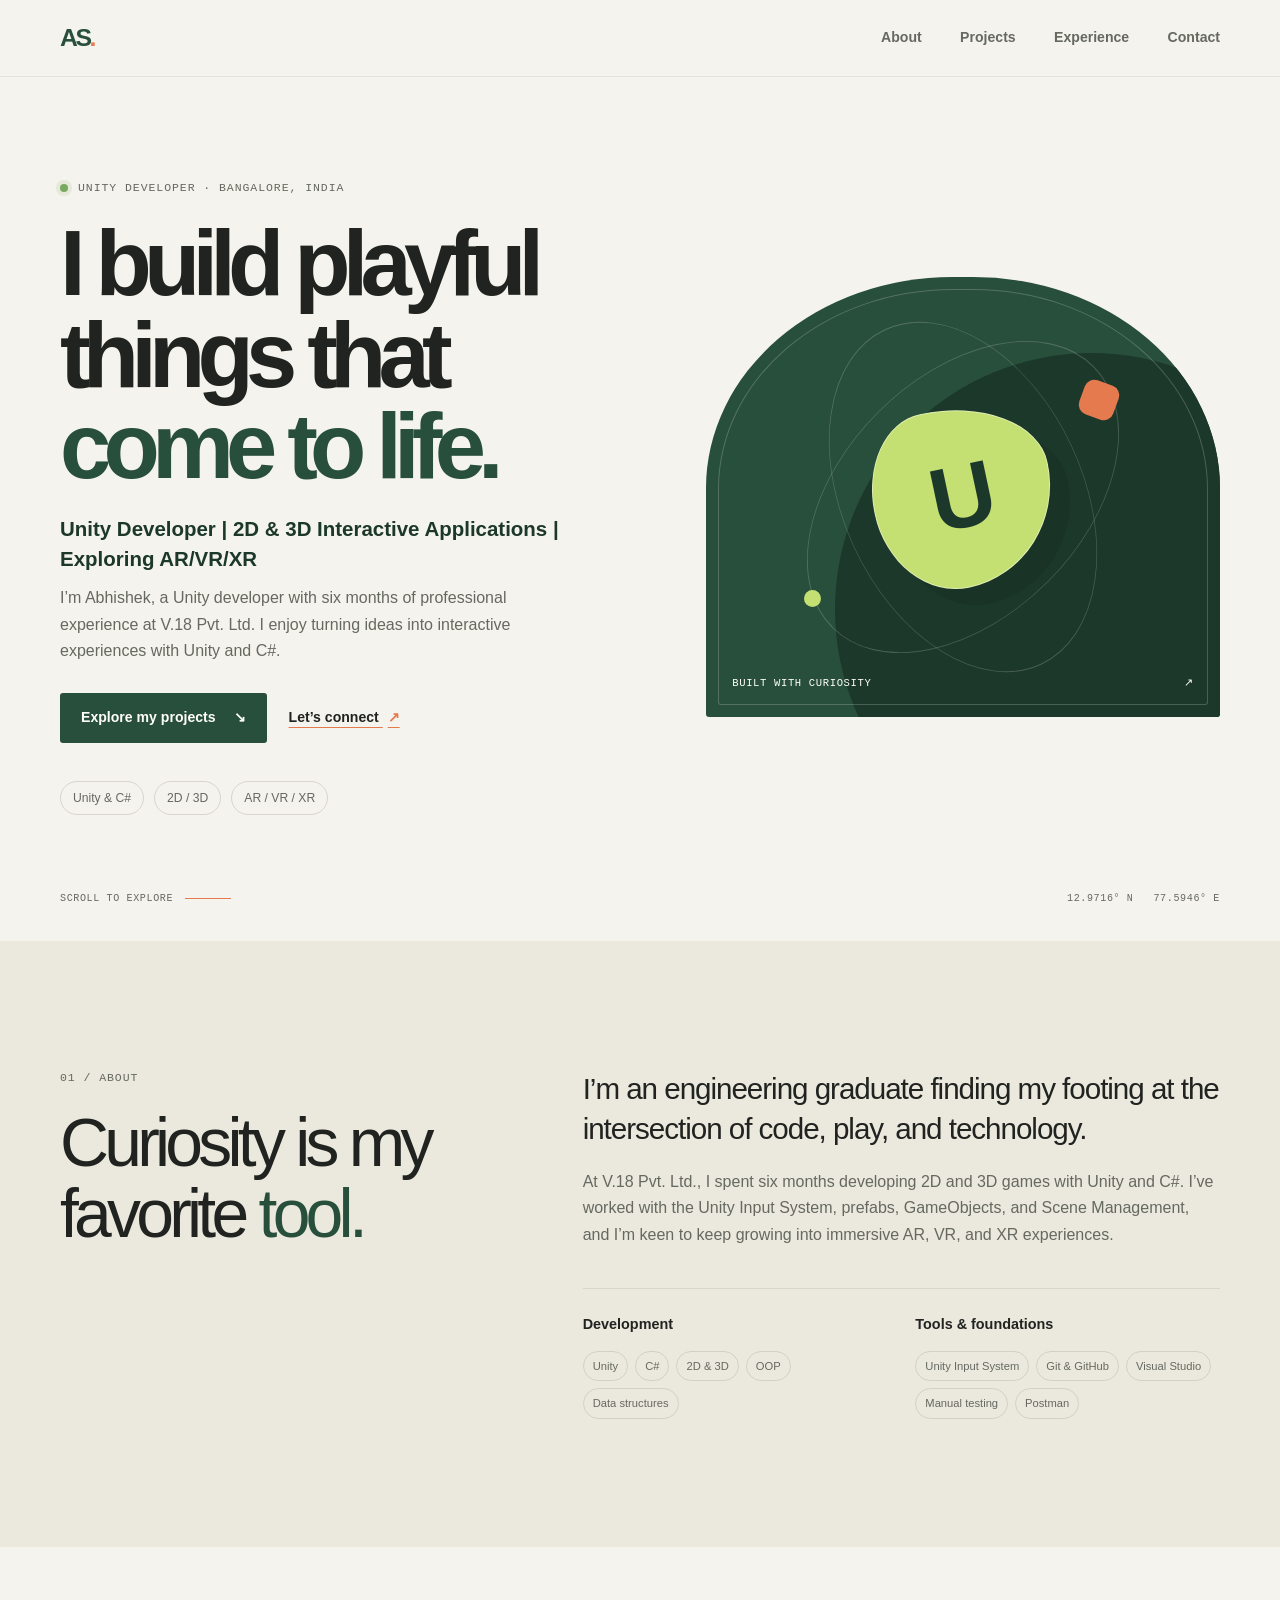
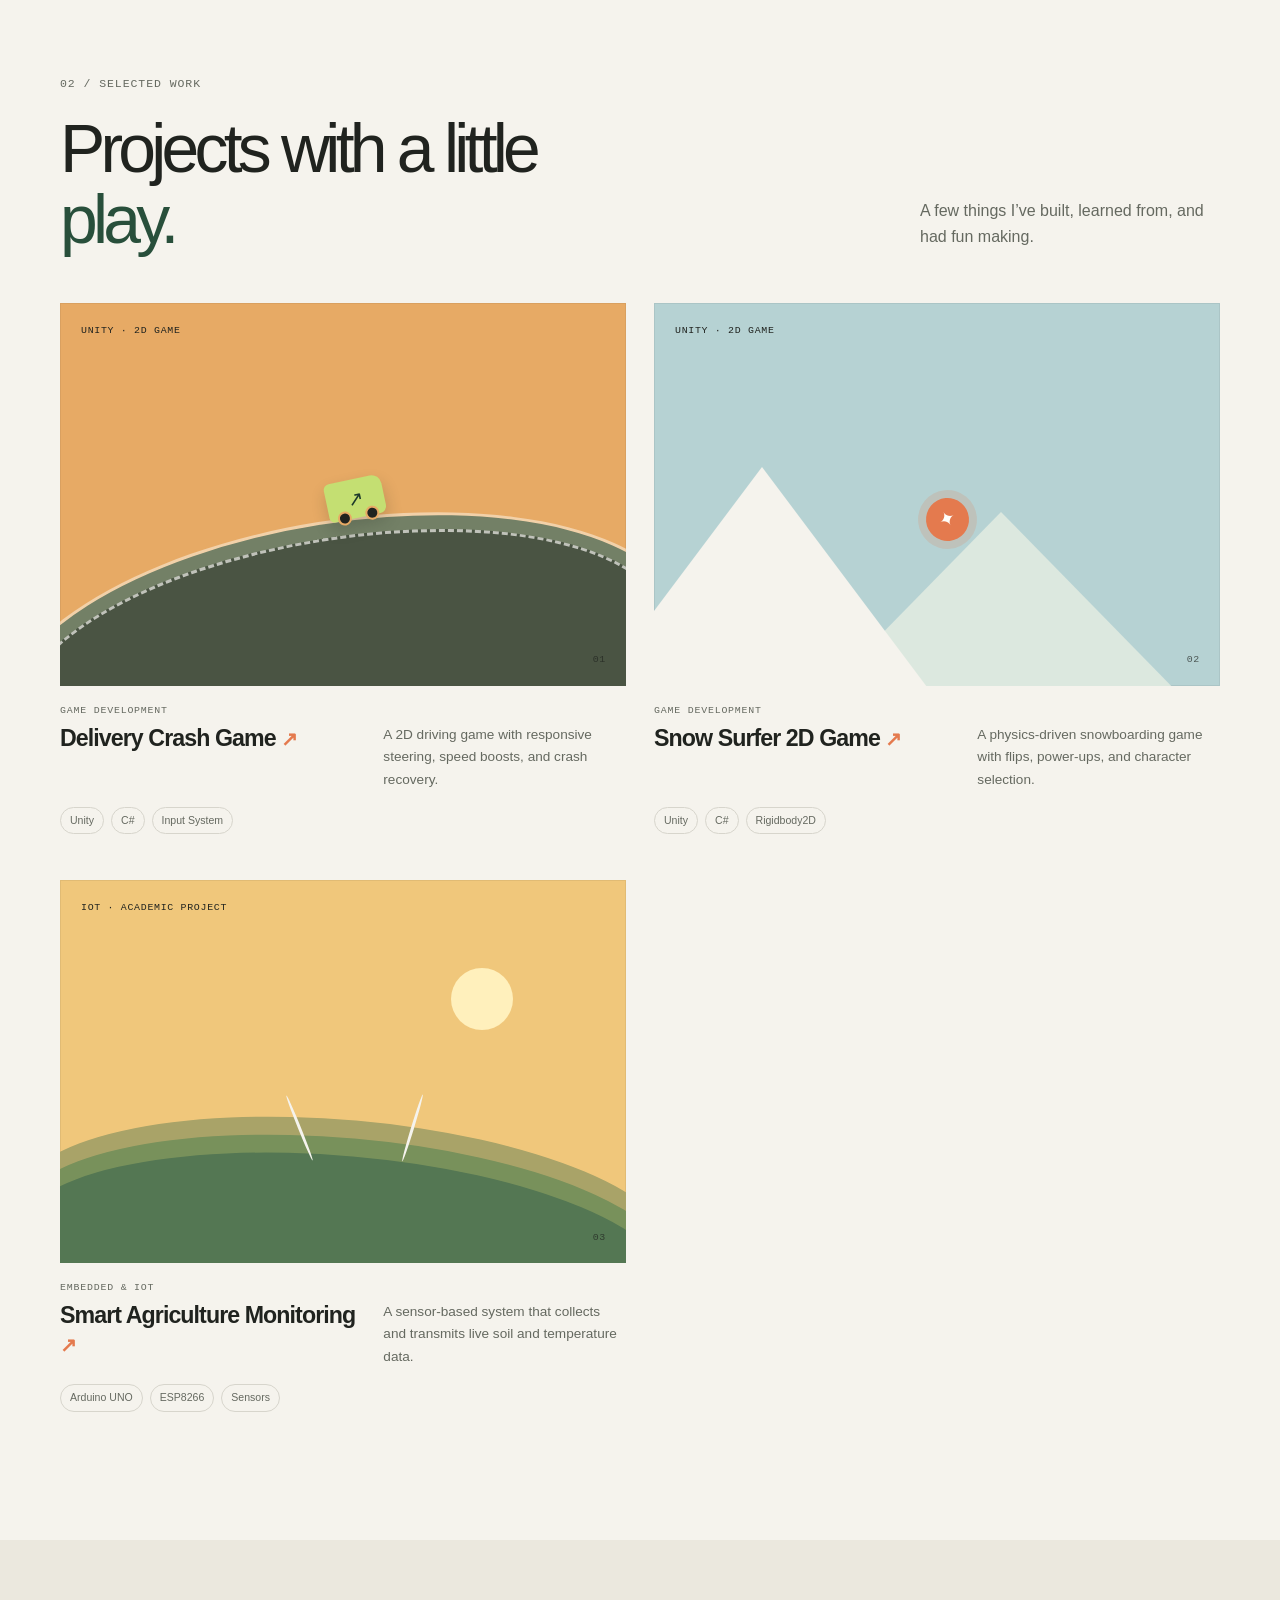
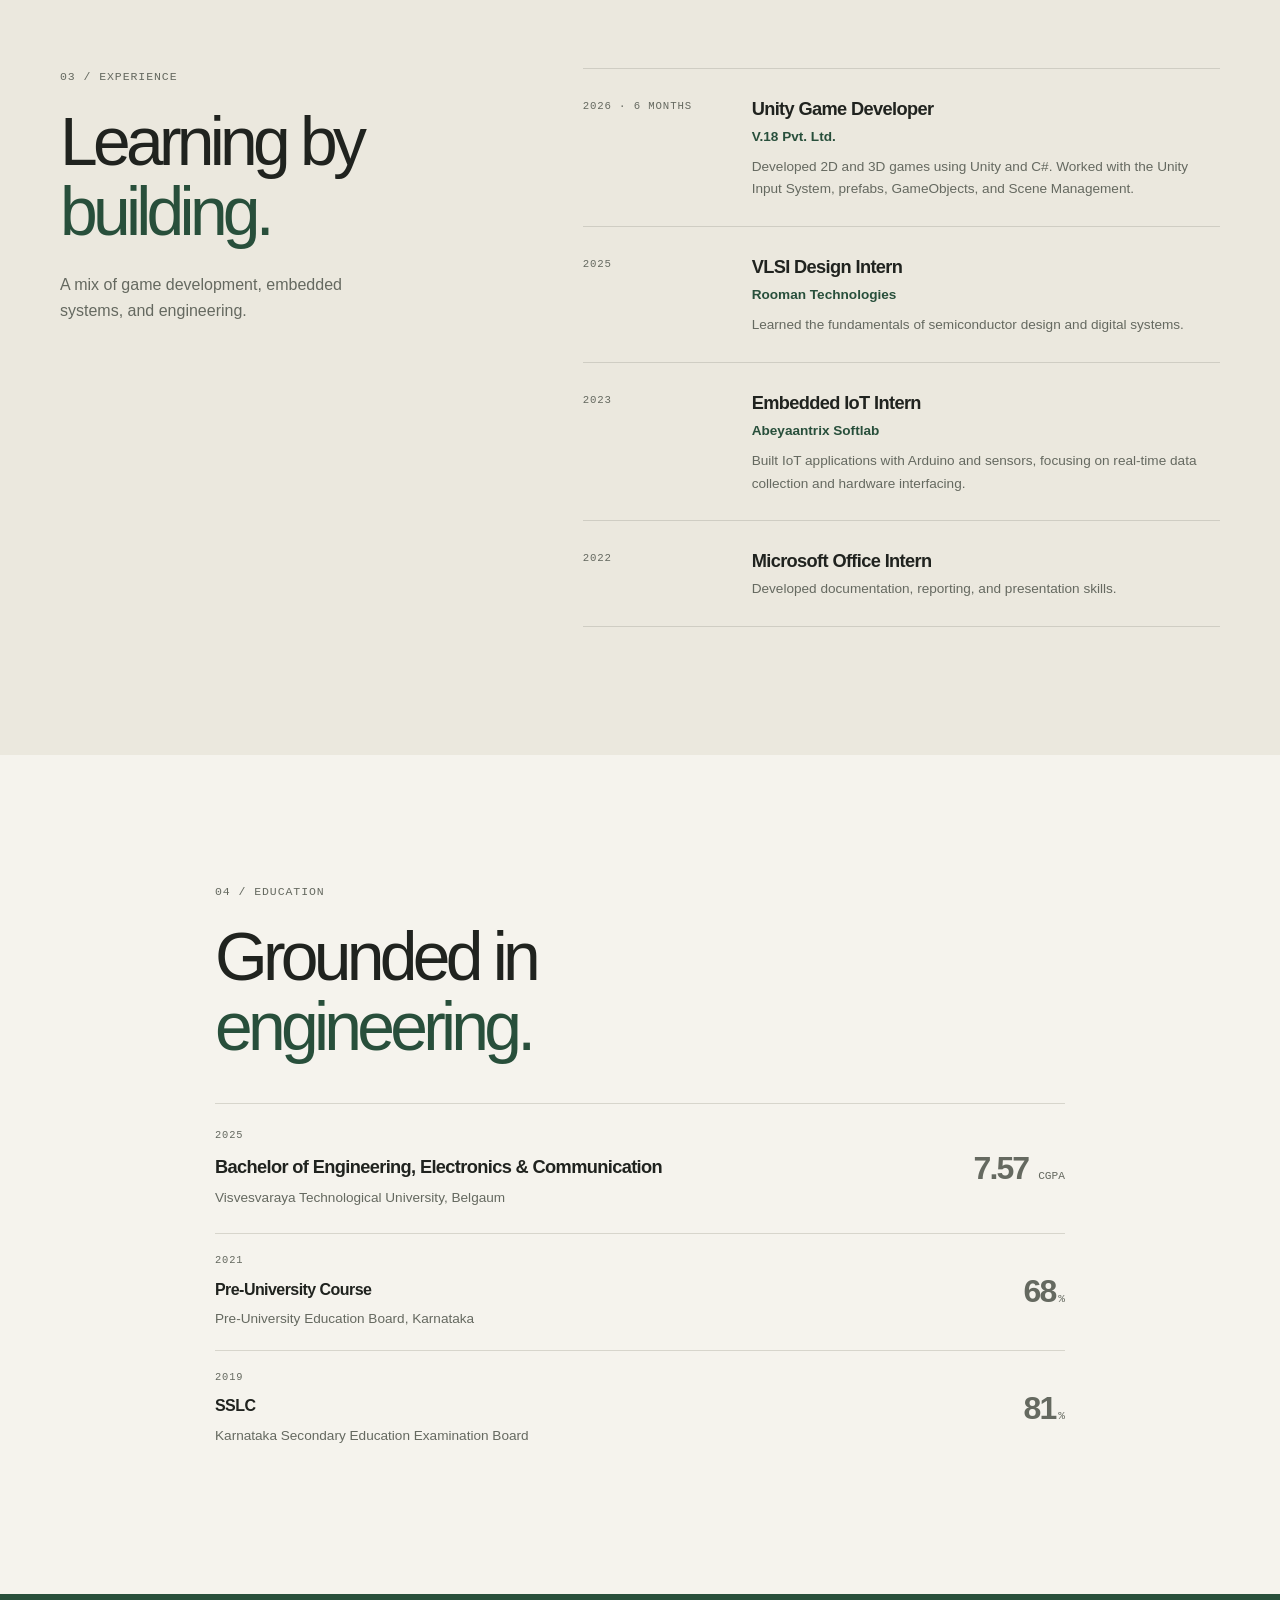
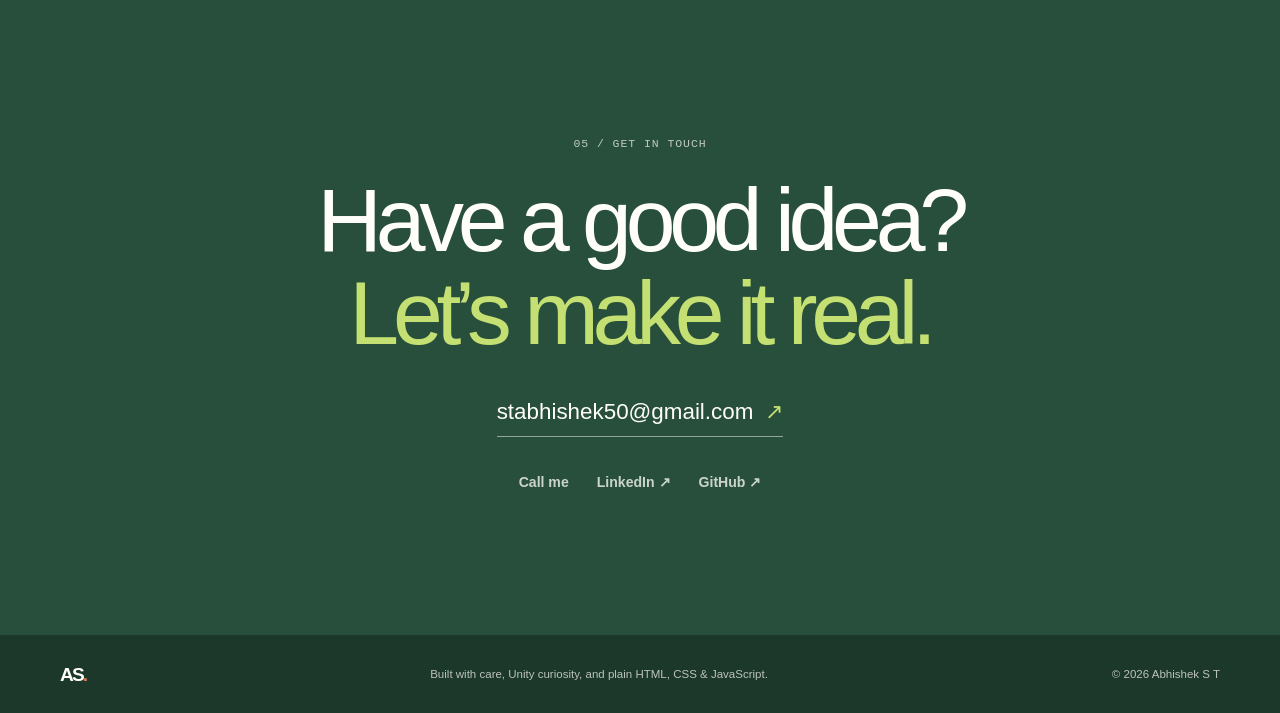
==== index.html @ 55c1bf68 "Portfolio created" ====
<!doctype html>
<html lang="en" class="no-js">
  <head>
    <meta charset="utf-8">
    <meta name="viewport" content="width=device-width, initial-scale=1">
    <meta name="theme-color" content="#f5f3ed">
    <meta
      name="description"
      content="Abhishek S T is a Unity developer building 2D and 3D interactive applications and exploring AR, VR, and XR."
    >
    <title>Abhishek S T — Unity Developer</title>
    <link rel="stylesheet" href="css/style.css">
    <script src="js/script.js" defer></script>
  </head>
  <body>
    <a class="skip-link" href="#main">Skip to content</a>

    <header class="site-header">
      <div class="container header-inner">
        <a class="wordmark" href="#home" aria-label="Abhishek S T, home">AS<span>.</span></a>
        <button
          class="menu-toggle"
          type="button"
          aria-expanded="false"
          aria-controls="primary-navigation"
        >
          <span class="menu-toggle-label">Menu</span>
          <span class="menu-toggle-icon" aria-hidden="true"></span>
        </button>
        <nav class="site-nav" id="primary-navigation" aria-label="Main navigation">
          <a href="#about">About</a>
          <a href="#projects">Projects</a>
          <a href="#experience">Experience</a>
          <a href="#contact">Contact</a>
        </nav>
      </div>
    </header>

    <main id="main">
      <section class="hero section" id="home" aria-labelledby="hero-title">
        <div class="container hero-grid">
          <div class="hero-copy">
            <p class="eyebrow"><span class="status-dot"></span> Unity developer · Bangalore, India</p>
            <h1 id="hero-title">I build playful things that <span>come to life.</span></h1>
            <p class="hero-intro">
              Unity Developer | 2D &amp; 3D Interactive Applications | Exploring AR/VR/XR
            </p>
            <p class="hero-description">
              I’m Abhishek, a Unity developer with six months of professional experience at V.18 Pvt. Ltd.
              I enjoy turning ideas into interactive experiences with Unity and C#.
            </p>
            <div class="hero-actions">
              <a class="button button-primary" href="#projects">Explore my projects <span aria-hidden="true">↘</span></a>
              <a class="text-link" href="#contact">Let’s connect <span aria-hidden="true">↗</span></a>
            </div>
            <ul class="hero-meta" aria-label="Areas of interest">
              <li>Unity &amp; C#</li>
              <li>2D / 3D</li>
              <li>AR / VR / XR</li>
            </ul>
          </div>

          <div class="hero-art" aria-hidden="true">
            <div class="orbit orbit-one"></div>
            <div class="orbit orbit-two"></div>
            <div class="hero-shape shape-main"><span>U</span></div>
            <div class="hero-shape shape-small"></div>
            <div class="hero-shape shape-dot"></div>
            <div class="art-caption"><span>Built with curiosity</span><span>↗</span></div>
            <div class="art-index">01 — 04</div>
          </div>
        </div>
        <div class="hero-bottom container">
          <span>Scroll to explore</span>
          <span class="scroll-line" aria-hidden="true"></span>
          <span class="hero-location">12.9716° N &nbsp; 77.5946° E</span>
        </div>
      </section>

      <section class="section about-section" id="about" aria-labelledby="about-title">
        <div class="container section-grid">
          <div class="section-heading">
            <p class="eyebrow">01 / About</p>
            <h2 id="about-title">Curiosity is my favorite <span>tool.</span></h2>
          </div>
          <div class="about-content">
            <p class="lead">
              I’m an engineering graduate finding my footing at the intersection of code, play, and technology.
            </p>
            <p>
              At V.18 Pvt. Ltd., I spent six months developing 2D and 3D games with Unity and C#.
              I’ve worked with the Unity Input System, prefabs, GameObjects, and Scene Management,
              and I’m keen to keep growing into immersive AR, VR, and XR experiences.
            </p>
            <div class="skill-groups">
              <div class="skill-group">
                <h3>Development</h3>
                <ul class="tag-list">
                  <li>Unity</li><li>C#</li><li>2D &amp; 3D</li><li>OOP</li><li>Data structures</li>
                </ul>
              </div>
              <div class="skill-group">
                <h3>Tools &amp; foundations</h3>
                <ul class="tag-list">
                  <li>Unity Input System</li><li>Git &amp; GitHub</li><li>Visual Studio</li>
                  <li>Manual testing</li><li>Postman</li>
                </ul>
              </div>
            </div>
          </div>
        </div>
      </section>

      <section class="section projects-section" id="projects" aria-labelledby="projects-title">
        <div class="container">
          <div class="section-topline">
            <div class="section-heading">
              <p class="eyebrow">02 / Selected work</p>
              <h2 id="projects-title">Projects with a little <span>play.</span></h2>
            </div>
            <p class="section-note">A few things I’ve built, learned from, and had fun making.</p>
          </div>

          <div class="project-grid">
            <article class="project-card">
              <a class="project-visual art-delivery" href="projects/delivery-crash.html" aria-label="Read the Delivery Crash Game case study">
                <span class="visual-label">UNITY · 2D GAME</span>
                <span class="delivery-road" aria-hidden="true"></span>
                <span class="delivery-van" aria-hidden="true">↗</span>
                <span class="visual-number" aria-hidden="true">01</span>
              </a>
              <div class="project-info">
                <div>
                  <p class="project-type">Game development</p>
                  <h3><a href="projects/delivery-crash.html">Delivery Crash Game <span aria-hidden="true">↗</span></a></h3>
                </div>
                <p>A 2D driving game with responsive steering, speed boosts, and crash recovery.</p>
                <ul class="project-tags" aria-label="Technologies used">
                  <li>Unity</li><li>C#</li><li>Input System</li>
                </ul>
              </div>
            </article>

            <article class="project-card">
              <a class="project-visual art-snow" href="projects/snow-surfer.html" aria-label="Read the Snow Surfer 2D Game case study">
                <span class="visual-label">UNITY · 2D GAME</span>
                <span class="snow-mountain mountain-back" aria-hidden="true"></span>
                <span class="snow-mountain mountain-front" aria-hidden="true"></span>
                <span class="snow-surfer" aria-hidden="true">✦</span>
                <span class="visual-number" aria-hidden="true">02</span>
              </a>
              <div class="project-info">
                <div>
                  <p class="project-type">Game development</p>
                  <h3><a href="projects/snow-surfer.html">Snow Surfer 2D Game <span aria-hidden="true">↗</span></a></h3>
                </div>
                <p>A physics-driven snowboarding game with flips, power-ups, and character selection.</p>
                <ul class="project-tags" aria-label="Technologies used">
                  <li>Unity</li><li>C#</li><li>Rigidbody2D</li>
                </ul>
              </div>
            </article>

            <article class="project-card">
              <a class="project-visual art-agriculture" href="projects/smart-agriculture.html" aria-label="Read the Smart Agriculture Monitoring System case study">
                <span class="visual-label">IOT · ACADEMIC PROJECT</span>
                <span class="agri-sun" aria-hidden="true"></span>
                <span class="agri-field" aria-hidden="true"></span>
                <span class="agri-stem stem-one" aria-hidden="true"></span>
                <span class="agri-stem stem-two" aria-hidden="true"></span>
                <span class="visual-number" aria-hidden="true">03</span>
              </a>
              <div class="project-info">
                <div>
                  <p class="project-type">Embedded &amp; IoT</p>
                  <h3><a href="projects/smart-agriculture.html">Smart Agriculture Monitoring <span aria-hidden="true">↗</span></a></h3>
                </div>
                <p>A sensor-based system that collects and transmits live soil and temperature data.</p>
                <ul class="project-tags" aria-label="Technologies used">
                  <li>Arduino UNO</li><li>ESP8266</li><li>Sensors</li>
                </ul>
              </div>
            </article>
          </div>
        </div>
      </section>

      <section class="section experience-section" id="experience" aria-labelledby="experience-title">
        <div class="container section-grid">
          <div class="section-heading">
            <p class="eyebrow">03 / Experience</p>
            <h2 id="experience-title">Learning by <span>building.</span></h2>
            <p class="section-note">A mix of game development, embedded systems, and engineering.</p>
          </div>
          <div class="timeline">
            <article class="timeline-item featured">
              <div class="timeline-date">2026 · 6 months</div>
              <div class="timeline-body">
                <h3>Unity Game Developer</h3>
                <p class="timeline-org">V.18 Pvt. Ltd.</p>
                <p>Developed 2D and 3D games using Unity and C#. Worked with the Unity Input System, prefabs, GameObjects, and Scene Management.</p>
              </div>
            </article>
            <article class="timeline-item">
              <div class="timeline-date">2025</div>
              <div class="timeline-body">
                <h3>VLSI Design Intern</h3>
                <p class="timeline-org">Rooman Technologies</p>
                <p>Learned the fundamentals of semiconductor design and digital systems.</p>
              </div>
            </article>
            <article class="timeline-item">
              <div class="timeline-date">2023</div>
              <div class="timeline-body">
                <h3>Embedded IoT Intern</h3>
                <p class="timeline-org">Abeyaantrix Softlab</p>
                <p>Built IoT applications with Arduino and sensors, focusing on real-time data collection and hardware interfacing.</p>
              </div>
            </article>
            <article class="timeline-item">
              <div class="timeline-date">2022</div>
              <div class="timeline-body">
                <h3>Microsoft Office Intern</h3>
                <p>Developed documentation, reporting, and presentation skills.</p>
              </div>
            </article>
          </div>
        </div>
      </section>

      <section class="section education-section" id="education" aria-labelledby="education-title">
        <div class="container education-inner">
          <div class="section-heading">
            <p class="eyebrow">04 / Education</p>
            <h2 id="education-title">Grounded in <span>engineering.</span></h2>
          </div>
          <div class="education-card">
            <div>
              <p class="education-year">2025</p>
              <h3>Bachelor of Engineering, Electronics &amp; Communication</h3>
              <p>Visvesvaraya Technological University, Belgaum</p>
            </div>
            <p class="education-score">7.57 <span>CGPA</span></p>
          </div>
          <div class="education-card education-card-compact">
            <div>
              <p class="education-year">2021</p>
              <h3>Pre-University Course</h3>
              <p>Pre-University Education Board, Karnataka</p>
            </div>
            <p class="education-score">68<span>%</span></p>
          </div>
          <div class="education-card education-card-compact">
            <div>
              <p class="education-year">2019</p>
              <h3>SSLC</h3>
              <p>Karnataka Secondary Education Examination Board</p>
            </div>
            <p class="education-score">81<span>%</span></p>
          </div>
        </div>
      </section>

      <section class="section contact-section" id="contact" aria-labelledby="contact-title">
        <div class="container contact-inner">
          <p class="eyebrow">05 / Get in touch</p>
          <h2 id="contact-title">Have a good idea?<br><span>Let’s make it real.</span></h2>
          <a class="contact-email" href="mailto:stabhishek50@gmail.com">stabhishek50@gmail.com <span aria-hidden="true">↗</span></a>
          <div class="contact-links">
            <a href="tel:+918150053103">Call me</a>
            <a href="https://www.linkedin.com/in/abhishek-st-643b62313" target="_blank" rel="noopener noreferrer">LinkedIn <span class="visually-hidden">(opens in a new tab)</span> ↗</a>
            <a href="https://github.com/Abhishekst3105" target="_blank" rel="noopener noreferrer">GitHub <span class="visually-hidden">(opens in a new tab)</span> ↗</a>
          </div>
        </div>
      </section>
    </main>

    <footer class="site-footer">
      <div class="container footer-inner">
        <a class="wordmark footer-wordmark" href="#home" aria-label="Back to top">AS<span>.</span></a>
        <p>Built with care, Unity curiosity, and plain HTML, CSS &amp; JavaScript.</p>
        <p>© <span id="current-year">2026</span> Abhishek S T</p>
      </div>
    </footer>
  </body>
</html>
---- css/style.css ----
:root {
  color-scheme: light;
  --paper: #f5f3ed;
  --paper-deep: #ebe8de;
  --ink: #20231f;
  --muted: #656960;
  --green: #284f3b;
  --green-dark: #1c382a;
  --lime: #c4df72;
  --orange: #e47a4e;
  --line: #d7d5cc;
  --white: #fffefa;
  --font-body: "DM Sans", "Segoe UI", sans-serif;
  --font-display: "Space Grotesk", "Segoe UI", sans-serif;
  --font-mono: "DM Mono", Consolas, monospace;
  --content-width: 1160px;
}

* {
  box-sizing: border-box;
}

html {
  scroll-behavior: smooth;
  scroll-padding-top: 88px;
}

body {
  margin: 0;
  background: var(--paper);
  color: var(--ink);
  font-family: var(--font-body);
  font-size: 16px;
  line-height: 1.65;
  -webkit-font-smoothing: antialiased;
}

img,
svg {
  display: block;
  max-width: 100%;
}

a {
  color: inherit;
}

a:focus-visible,
button:focus-visible {
  outline: 3px solid var(--orange);
  outline-offset: 4px;
}

button {
  font: inherit;
}

.container {
  width: min(var(--content-width), calc(100% - 48px));
  margin-inline: auto;
}

.visually-hidden {
  position: absolute;
  width: 1px;
  height: 1px;
  padding: 0;
  margin: -1px;
  overflow: hidden;
  clip: rect(0, 0, 0, 0);
  white-space: nowrap;
  border: 0;
}

.skip-link {
  position: fixed;
  z-index: 20;
  top: 12px;
  left: 12px;
  padding: 10px 14px;
  transform: translateY(-160%);
  background: var(--ink);
  color: var(--white);
}

.skip-link:focus {
  transform: translateY(0);
}

.site-header {
  position: sticky;
  z-index: 10;
  top: 0;
  border-bottom: 1px solid rgb(32 35 31 / 8%);
  background: rgb(245 243 237 / 94%);
  backdrop-filter: blur(14px);
}

.header-inner {
  display: flex;
  min-height: 76px;
  align-items: center;
  justify-content: space-between;
}

.wordmark {
  color: var(--green);
  font-family: var(--font-display);
  font-size: 1.55rem;
  font-weight: 700;
  letter-spacing: -0.1em;
  text-decoration: none;
}

.wordmark span {
  color: var(--orange);
}

.site-nav {
  display: flex;
  align-items: center;
  gap: clamp(20px, 3vw, 42px);
}

.site-nav a,
.contact-links a {
  color: var(--muted);
  font-size: 0.88rem;
  font-weight: 600;
  text-decoration: none;
  transition: color 160ms ease;
}

.site-nav a:hover,
.contact-links a:hover {
  color: var(--green);
}

.menu-toggle {
  display: none;
  align-items: center;
  gap: 10px;
  padding: 8px 0 8px 8px;
  border: 0;
  background: transparent;
  color: var(--ink);
  cursor: pointer;
  font-size: 0.8rem;
  font-weight: 600;
}

.menu-toggle-icon,
.menu-toggle-icon::after {
  display: block;
  width: 20px;
  height: 1px;
  background: currentColor;
  transition: transform 160ms ease;
}

.menu-toggle-icon {
  position: relative;
}

.menu-toggle-icon::after {
  position: absolute;
  top: 6px;
  content: "";
}

.menu-toggle[aria-expanded="true"] .menu-toggle-icon {
  transform: translateY(3px) rotate(45deg);
}

.menu-toggle[aria-expanded="true"] .menu-toggle-icon::after {
  transform: rotate(-90deg);
}

.section {
  padding-block: clamp(76px, 10vw, 132px);
}

.hero {
  position: relative;
  display: flex;
  min-height: min(760px, calc(100svh - 76px));
  flex-direction: column;
  justify-content: center;
  overflow: hidden;
  padding-block: 74px 34px;
  background: var(--paper);
}

.hero-grid {
  display: grid;
  grid-template-columns: minmax(0, 1.04fr) minmax(300px, 0.96fr);
  align-items: center;
  gap: clamp(36px, 7vw, 100px);
}

.hero-copy {
  position: relative;
  z-index: 1;
  max-width: 650px;
  padding-block: 28px;
}

.eyebrow,
.project-type,
.timeline-date,
.education-year {
  color: var(--muted);
  font-family: var(--font-mono);
  font-size: 0.72rem;
  letter-spacing: 0.08em;
  line-height: 1.5;
  text-transform: uppercase;
}

.eyebrow {
  display: flex;
  align-items: center;
  gap: 10px;
  margin: 0 0 22px;
}

.status-dot {
  width: 8px;
  height: 8px;
  border-radius: 50%;
  background: #79a860;
  box-shadow: 0 0 0 4px rgb(121 168 96 / 14%);
}

h1,
h2,
h3,
p {
  margin-top: 0;
}

h1,
h2,
h3 {
  font-family: var(--font-display);
}

.hero h1 {
  max-width: 700px;
  margin-bottom: 22px;
  font-size: clamp(3.2rem, 7.2vw, 6.35rem);
  font-weight: 600;
  letter-spacing: -0.085em;
  line-height: 0.99;
}

.hero h1 span,
.section-heading h2 span,
.contact-inner h2 span {
  color: var(--green);
}

.hero-intro {
  max-width: 520px;
  margin-bottom: 12px;
  color: var(--green-dark);
  font-size: clamp(1.05rem, 1.65vw, 1.28rem);
  font-weight: 600;
  line-height: 1.45;
}

.hero-description {
  max-width: 490px;
  margin-bottom: 28px;
  color: var(--muted);
}

.hero-actions {
  display: flex;
  align-items: center;
  flex-wrap: wrap;
  gap: 22px;
}

.button {
  display: inline-flex;
  min-height: 50px;
  align-items: center;
  justify-content: center;
  gap: 18px;
  padding: 0 20px;
  border: 1px solid transparent;
  border-radius: 3px;
  font-size: 0.88rem;
  font-weight: 600;
  text-decoration: none;
  transition: background 160ms ease, transform 160ms ease;
}

.button:hover {
  transform: translateY(-2px);
}

.button-primary {
  background: var(--green);
  color: var(--white);
}

.button-primary:hover {
  background: var(--green-dark);
}

.text-link {
  color: var(--ink);
  font-size: 0.88rem;
  font-weight: 600;
  text-decoration-color: var(--orange);
  text-underline-offset: 5px;
}

.text-link span {
  padding-left: 5px;
  color: var(--orange);
}

.hero-meta {
  display: flex;
  flex-wrap: wrap;
  gap: 10px;
  padding: 0;
  margin: 38px 0 0;
  list-style: none;
}

.hero-meta li,
.project-tags li,
.tag-list li {
  border: 1px solid var(--line);
  border-radius: 999px;
  color: var(--muted);
  font-size: 0.76rem;
}

.hero-meta li {
  padding: 6px 12px;
}

.hero-art {
  position: relative;
  display: grid;
  min-height: 440px;
  place-items: center;
  overflow: hidden;
  border-radius: 48% 48% 3px 3px;
  background: var(--green);
  isolation: isolate;
}

.hero-art::before {
  position: absolute;
  inset: 12px;
  border: 1px solid rgb(255 254 250 / 20%);
  border-radius: inherit;
  content: "";
}

.hero-art::after {
  position: absolute;
  z-index: -1;
  right: -25%;
  bottom: -34%;
  width: 100%;
  aspect-ratio: 1;
  border-radius: 50%;
  background: var(--green-dark);
  content: "";
}

.orbit {
  position: absolute;
  width: 72%;
  aspect-ratio: 1;
  border: 1px solid rgb(245 243 237 / 20%);
  border-radius: 50%;
}

.orbit-one {
  transform: rotate(-25deg) scaleX(0.65);
}

.orbit-two {
  transform: rotate(45deg) scaleX(0.65);
}

.hero-shape {
  position: absolute;
}

.shape-main {
  display: grid;
  width: 180px;
  aspect-ratio: 1;
  place-items: center;
  transform: rotate(-12deg);
  border: 1px solid rgb(255 254 250 / 45%);
  border-radius: 36% 64% 57% 43% / 49% 41% 59% 51%;
  background: var(--lime);
  box-shadow: 16px 20px 0 rgb(20 39 29 / 24%);
  color: var(--green-dark);
  font-family: var(--font-display);
  font-size: 5.6rem;
  font-weight: 600;
  animation: float 6s ease-in-out infinite;
}

.shape-small {
  top: 24%;
  right: 20%;
  width: 36px;
  aspect-ratio: 1;
  transform: rotate(20deg);
  border-radius: 10px;
  background: var(--orange);
}

.shape-dot {
  bottom: 25%;
  left: 19%;
  width: 17px;
  aspect-ratio: 1;
  border-radius: 50%;
  background: var(--lime);
}

.art-caption,
.art-index {
  position: absolute;
  z-index: 1;
  color: var(--white);
  font-family: var(--font-mono);
  font-size: 0.66rem;
  letter-spacing: 0.06em;
  text-transform: uppercase;
}

.art-caption {
  right: 26px;
  bottom: 24px;
  left: 26px;
  display: flex;
  justify-content: space-between;
}

.art-index {
  top: 30px;
  right: 30px;
  color: rgb(255 254 250 / 72%);
}

.hero-bottom {
  display: flex;
  align-items: center;
  gap: 12px;
  margin-top: auto;
  padding-top: 48px;
  color: var(--muted);
  font-family: var(--font-mono);
  font-size: 0.63rem;
  letter-spacing: 0.06em;
  text-transform: uppercase;
}

.scroll-line {
  width: 46px;
  height: 1px;
  background: var(--orange);
}

.hero-location {
  margin-left: auto;
}

.about-section,
.experience-section {
  background: var(--paper-deep);
}

.section-grid {
  display: grid;
  grid-template-columns: minmax(220px, 0.78fr) minmax(0, 1.22fr);
  gap: clamp(48px, 9vw, 140px);
}

.section-heading h2,
.contact-inner h2 {
  max-width: 560px;
  margin-bottom: 0;
  font-size: clamp(2.5rem, 5.3vw, 4.4rem);
  font-weight: 500;
  letter-spacing: -0.07em;
  line-height: 1.04;
}

.about-content {
  max-width: 650px;
}

.about-content p {
  color: var(--muted);
}

.about-content .lead {
  margin-bottom: 20px;
  color: var(--ink);
  font-family: var(--font-display);
  font-size: clamp(1.35rem, 2.4vw, 1.85rem);
  font-weight: 500;
  letter-spacing: -0.035em;
  line-height: 1.35;
}

.skill-groups {
  display: grid;
  grid-template-columns: 1fr 1fr;
  gap: 28px;
  margin-top: 40px;
  padding-top: 24px;
  border-top: 1px solid var(--line);
}

.skill-group h3 {
  margin-bottom: 14px;
  font-size: 0.9rem;
  font-weight: 600;
}

.tag-list {
  display: flex;
  flex-wrap: wrap;
  gap: 7px;
  padding: 0;
  margin: 0;
  list-style: none;
}

.tag-list li {
  padding: 5px 9px;
  border-color: #d3d0c6;
  font-size: 0.7rem;
}

.projects-section {
  background: var(--paper);
}

.section-topline {
  display: flex;
  align-items: end;
  justify-content: space-between;
  gap: 40px;
  margin-bottom: 48px;
}

.section-note {
  max-width: 300px;
  margin-bottom: 5px;
  color: var(--muted);
}

.project-grid {
  display: grid;
  grid-template-columns: repeat(2, minmax(0, 1fr));
  gap: 46px 28px;
}

.project-card:nth-child(3) {
  grid-column: 1 / 2;
}

.project-visual {
  position: relative;
  display: block;
  aspect-ratio: 1.48;
  overflow: hidden;
  color: var(--ink);
  text-decoration: none;
  isolation: isolate;
}

.project-visual::after {
  position: absolute;
  inset: 0;
  z-index: -1;
  border: 1px solid rgb(32 35 31 / 7%);
  content: "";
  pointer-events: none;
}

.visual-label,
.visual-number {
  position: absolute;
  z-index: 2;
  font-family: var(--font-mono);
  font-size: 0.62rem;
  letter-spacing: 0.07em;
}

.visual-label {
  top: 20px;
  left: 21px;
  text-transform: uppercase;
}

.visual-number {
  right: 20px;
  bottom: 17px;
  opacity: 0.7;
}

.art-delivery {
  background: #e7aa65;
}

.delivery-road {
  position: absolute;
  right: -8%;
  bottom: -31%;
  left: -8%;
  height: 70%;
  transform: rotate(-9deg);
  border: 3px dashed rgb(255 254 250 / 65%);
  border-radius: 50%;
  background: #4a5443;
  box-shadow: 0 0 0 14px #738066, 0 0 0 17px rgb(255 254 250 / 45%);
}

.delivery-van {
  position: absolute;
  top: 46%;
  left: 47%;
  display: grid;
  width: 58px;
  height: 39px;
  place-items: center;
  transform: rotate(-12deg);
  border-radius: 6px 10px 7px 5px;
  background: var(--lime);
  box-shadow: 0 8px 16px rgb(34 42 30 / 20%);
  color: var(--green-dark);
  font-size: 1.2rem;
}

.delivery-van::before,
.delivery-van::after {
  position: absolute;
  bottom: -5px;
  width: 10px;
  height: 10px;
  border: 2px solid #e7aa65;
  border-radius: 50%;
  background: var(--ink);
  content: "";
}

.delivery-van::before {
  left: 8px;
}

.delivery-van::after {
  right: 8px;
}

.art-snow {
  background: #b6d2d3;
}

.snow-mountain {
  position: absolute;
  bottom: -16%;
  width: 0;
  height: 0;
  border-right: 210px solid transparent;
  border-bottom: 280px solid #f5f3ed;
  border-left: 210px solid transparent;
}

.mountain-back {
  right: -2%;
  border-right-width: 230px;
  border-bottom-width: 235px;
  border-left-width: 230px;
  border-bottom-color: #dce8df;
}

.mountain-front {
  left: -18%;
}

.snow-surfer {
  position: absolute;
  top: 51%;
  left: 48%;
  display: grid;
  width: 43px;
  height: 43px;
  place-items: center;
  transform: rotate(-28deg);
  border-radius: 50%;
  background: var(--orange);
  box-shadow: 0 0 0 8px rgb(228 122 78 / 18%);
  color: var(--white);
  font-size: 1.25rem;
}

.art-agriculture {
  background: #f0c77b;
}

.agri-sun {
  position: absolute;
  top: 23%;
  right: 20%;
  width: 62px;
  aspect-ratio: 1;
  border-radius: 50%;
  background: #fff0bc;
}

.agri-field {
  position: absolute;
  right: -8%;
  bottom: -27%;
  left: -8%;
  height: 55%;
  transform: rotate(5deg);
  border-radius: 50% 50% 0 0;
  background: #547753;
  box-shadow: 0 -18px 0 #78915b, 0 -36px 0 #a9a368;
}

.agri-stem {
  position: absolute;
  z-index: 1;
  bottom: 26%;
  width: 3px;
  height: 70px;
  border-radius: 50%;
  background: #f5f3ed;
}

.stem-one {
  left: 42%;
  transform: rotate(-22deg);
}

.stem-two {
  left: 62%;
  transform: rotate(17deg);
}

.project-info {
  display: grid;
  grid-template-columns: minmax(0, 1fr) minmax(160px, 0.8fr);
  gap: 8px 20px;
  padding-top: 18px;
}

.project-info .project-type {
  margin-bottom: 5px;
  font-size: 0.62rem;
}

.project-info h3 {
  margin-bottom: 0;
  font-size: clamp(1.15rem, 2vw, 1.45rem);
  font-weight: 600;
  letter-spacing: -0.04em;
  line-height: 1.25;
}

.project-info h3 a {
  text-decoration: none;
}

.project-info h3 a span {
  color: var(--orange);
  font-size: 0.85em;
}

.project-info > p {
  margin: 20px 0 0;
  color: var(--muted);
  font-size: 0.85rem;
}

.project-tags {
  display: flex;
  grid-column: 1 / -1;
  flex-wrap: wrap;
  gap: 7px;
  padding: 0;
  margin: 8px 0 0;
  list-style: none;
}

.project-tags li {
  padding: 4px 9px;
  border-color: var(--line);
  font-size: 0.66rem;
}

.experience-section .section-note {
  margin-top: 24px;
}

.timeline {
  border-top: 1px solid #cfcdc3;
}

.timeline-item {
  display: grid;
  grid-template-columns: 145px minmax(0, 1fr);
  gap: 24px;
  padding: 25px 0;
  border-bottom: 1px solid #cfcdc3;
}

.timeline-date {
  padding-top: 4px;
  font-size: 0.67rem;
}

.timeline-body h3 {
  margin-bottom: 2px;
  font-size: 1.14rem;
  font-weight: 600;
  letter-spacing: -0.035em;
}

.timeline-body p {
  margin-bottom: 0;
  color: var(--muted);
  font-size: 0.85rem;
}

.timeline-body .timeline-org {
  margin-bottom: 8px;
  color: var(--green);
  font-weight: 600;
}

.education-section {
  background: var(--paper);
}

.education-inner {
  max-width: 850px;
}

.education-inner > .section-heading {
  margin-bottom: 40px;
}

.education-card {
  display: flex;
  align-items: center;
  justify-content: space-between;
  gap: 24px;
  padding: 24px 0;
  border-top: 1px solid var(--line);
}

.education-year {
  margin-bottom: 8px;
  font-size: 0.65rem;
}

.education-card h3 {
  margin-bottom: 5px;
  font-size: 1.14rem;
  font-weight: 600;
  letter-spacing: -0.035em;
}

.education-card p:not(.education-year) {
  margin-bottom: 0;
  color: var(--muted);
  font-size: 0.85rem;
}

.education-score {
  flex-shrink: 0;
  color: var(--green);
  font-family: var(--font-display);
  font-size: 2rem !important;
  font-weight: 600;
  letter-spacing: -0.06em;
}

.education-score span {
  margin-left: 3px;
  color: var(--muted);
  font-family: var(--font-mono);
  font-size: 0.7rem;
  font-weight: 400;
  letter-spacing: 0;
}

.education-card-compact {
  padding-block: 19px;
}

.education-card-compact h3 {
  font-size: 1rem;
}

.contact-section {
  padding-block: clamp(80px, 11vw, 148px);
  background: var(--green);
  color: var(--white);
}

.contact-inner {
  text-align: center;
}

.contact-inner .eyebrow {
  justify-content: center;
  color: rgb(255 254 250 / 70%);
}

.contact-inner h2 {
  max-width: 800px;
  margin: 0 auto 34px;
  font-size: clamp(3rem, 7vw, 6rem);
}

.contact-inner h2 span {
  color: var(--lime);
}

.contact-email {
  display: inline-flex;
  align-items: center;
  gap: 12px;
  padding-bottom: 5px;
  border-bottom: 1px solid rgb(255 254 250 / 50%);
  font-size: clamp(1rem, 2vw, 1.4rem);
  text-decoration: none;
}

.contact-email span {
  color: var(--lime);
}

.contact-links {
  display: flex;
  justify-content: center;
  flex-wrap: wrap;
  gap: 28px;
  margin-top: 34px;
}

.contact-links a {
  color: rgb(255 254 250 / 76%);
}

.contact-links a:hover {
  color: var(--lime);
}

.site-footer {
  background: var(--green-dark);
  color: rgb(255 254 250 / 70%);
}

.footer-inner {
  display: flex;
  min-height: 78px;
  align-items: center;
  justify-content: space-between;
  gap: 20px;
}

.footer-wordmark {
  color: var(--white);
  font-size: 1.2rem;
}

.footer-inner p {
  margin: 0;
  font-size: 0.72rem;
}

.project-page {
  min-height: calc(100vh - 154px);
  padding-block: clamp(56px, 8vw, 96px);
}

.project-page-back {
  display: inline-block;
  margin-bottom: 48px;
  color: var(--green);
  font-size: 0.86rem;
  font-weight: 600;
  text-decoration-color: var(--orange);
  text-underline-offset: 5px;
}

.project-page-header {
  max-width: 800px;
  margin-bottom: 48px;
}

.project-page-header h1 {
  margin-bottom: 18px;
  font-size: clamp(2.8rem, 7vw, 5.8rem);
  font-weight: 600;
  letter-spacing: -0.08em;
  line-height: 1;
}

.project-page-header > p:last-child {
  max-width: 650px;
  margin-bottom: 0;
  color: var(--muted);
  font-size: 1.08rem;
}

.project-page-visual {
  width: 100%;
  max-width: 900px;
  margin-bottom: 48px;
}

.project-page-content {
  display: grid;
  max-width: 900px;
  grid-template-columns: minmax(0, 1fr) minmax(220px, 0.48fr);
  gap: 60px;
}

.project-page-content h2 {
  margin-bottom: 14px;
  font-size: 1.35rem;
}

.project-page-content p {
  color: var(--muted);
}

.project-page-meta {
  padding-top: 4px;
}

.project-page-meta h2 {
  font-size: 1rem;
}

.project-page-meta .tag-list {
  margin-bottom: 28px;
}

@keyframes float {
  0%,
  100% {
    transform: translateY(0) rotate(-12deg);
  }

  50% {
    transform: translateY(-12px) rotate(-7deg);
  }
}

@media (max-width: 760px) {
  .container {
    width: min(100% - 40px, var(--content-width));
  }

  .hero {
    min-height: unset;
    padding-block: 48px 28px;
  }

  .hero-grid {
    grid-template-columns: 1fr;
    gap: 32px;
  }

  .hero-copy {
    padding-block: 16px 0;
  }

  .hero h1 {
    max-width: 600px;
    font-size: clamp(3.25rem, 12vw, 5.3rem);
  }

  .hero-art {
    min-height: 340px;
  }

  .shape-main {
    width: 145px;
    font-size: 4.5rem;
  }

  .hero-bottom {
    padding-top: 32px;
  }

  .section-grid {
    grid-template-columns: 1fr;
    gap: 38px;
  }

  .section-topline {
    align-items: start;
    flex-direction: column;
    gap: 18px;
  }

  .section-note {
    margin-bottom: 0;
  }

  .experience-section .section-note {
    margin-top: 18px;
  }

  .project-grid {
    gap: 36px 18px;
  }

  .project-info {
    grid-template-columns: 1fr;
    gap: 9px;
  }

  .project-info > p {
    margin-top: 0;
  }

  .project-tags {
    grid-column: 1;
    margin-top: 4px;
  }

  .project-page-content {
    grid-template-columns: 1fr;
    gap: 28px;
  }
}

@media (max-width: 560px) {
  .container {
    width: calc(100% - 36px);
  }

  .header-inner {
    min-height: 68px;
  }

  .menu-toggle {
    display: flex;
  }

  .site-nav {
    display: none;
  }

  .js .site-nav {
    position: absolute;
    top: calc(100% + 1px);
    right: 0;
    left: 0;
    display: none;
    align-items: stretch;
    flex-direction: column;
    gap: 0;
    padding: 8px 18px 16px;
    border-bottom: 1px solid var(--line);
    background: var(--paper);
  }

  .js .site-nav.is-open {
    display: flex;
  }

  .js .site-nav a {
    padding: 12px 0;
    border-bottom: 1px solid var(--line);
  }

  .no-js .menu-toggle {
    display: none;
  }

  .no-js .site-nav {
    display: flex;
    align-items: flex-end;
    flex-direction: column;
    gap: 2px;
  }

  .no-js .site-nav a {
    font-size: 0.75rem;
  }

  .hero h1 {
    font-size: clamp(3.1rem, 15vw, 4.3rem);
  }

  .hero-location {
    display: none;
  }

  .skill-groups {
    grid-template-columns: 1fr;
    gap: 22px;
    margin-top: 30px;
  }

  .project-grid {
    grid-template-columns: 1fr;
    gap: 34px;
  }

  .project-card:nth-child(3) {
    grid-column: auto;
  }

  .project-visual {
    aspect-ratio: 1.35;
  }

  .timeline-item {
    grid-template-columns: 1fr;
    gap: 8px;
    padding-block: 20px;
  }

  .education-card {
    align-items: flex-start;
    gap: 12px;
  }

  .education-score {
    font-size: 1.5rem !important;
  }

  .contact-inner h2 {
    font-size: clamp(2.8rem, 13vw, 4.5rem);
  }

  .contact-email {
    font-size: 0.98rem;
  }

  .contact-links {
    gap: 18px;
  }

  .footer-inner {
    min-height: auto;
    flex-wrap: wrap;
    padding-block: 18px;
  }

  .footer-inner p:nth-of-type(1) {
    order: 1;
    width: 100%;
  }

  .footer-inner p:nth-of-type(2) {
    margin-left: auto;
  }
}

@media (prefers-reduced-motion: reduce) {
  *,
  *::before,
  *::after {
    scroll-behavior: auto !important;
    animation-duration: 0.01ms !important;
    animation-iteration-count: 1 !important;
    transition-duration: 0.01ms !important;
  }
}
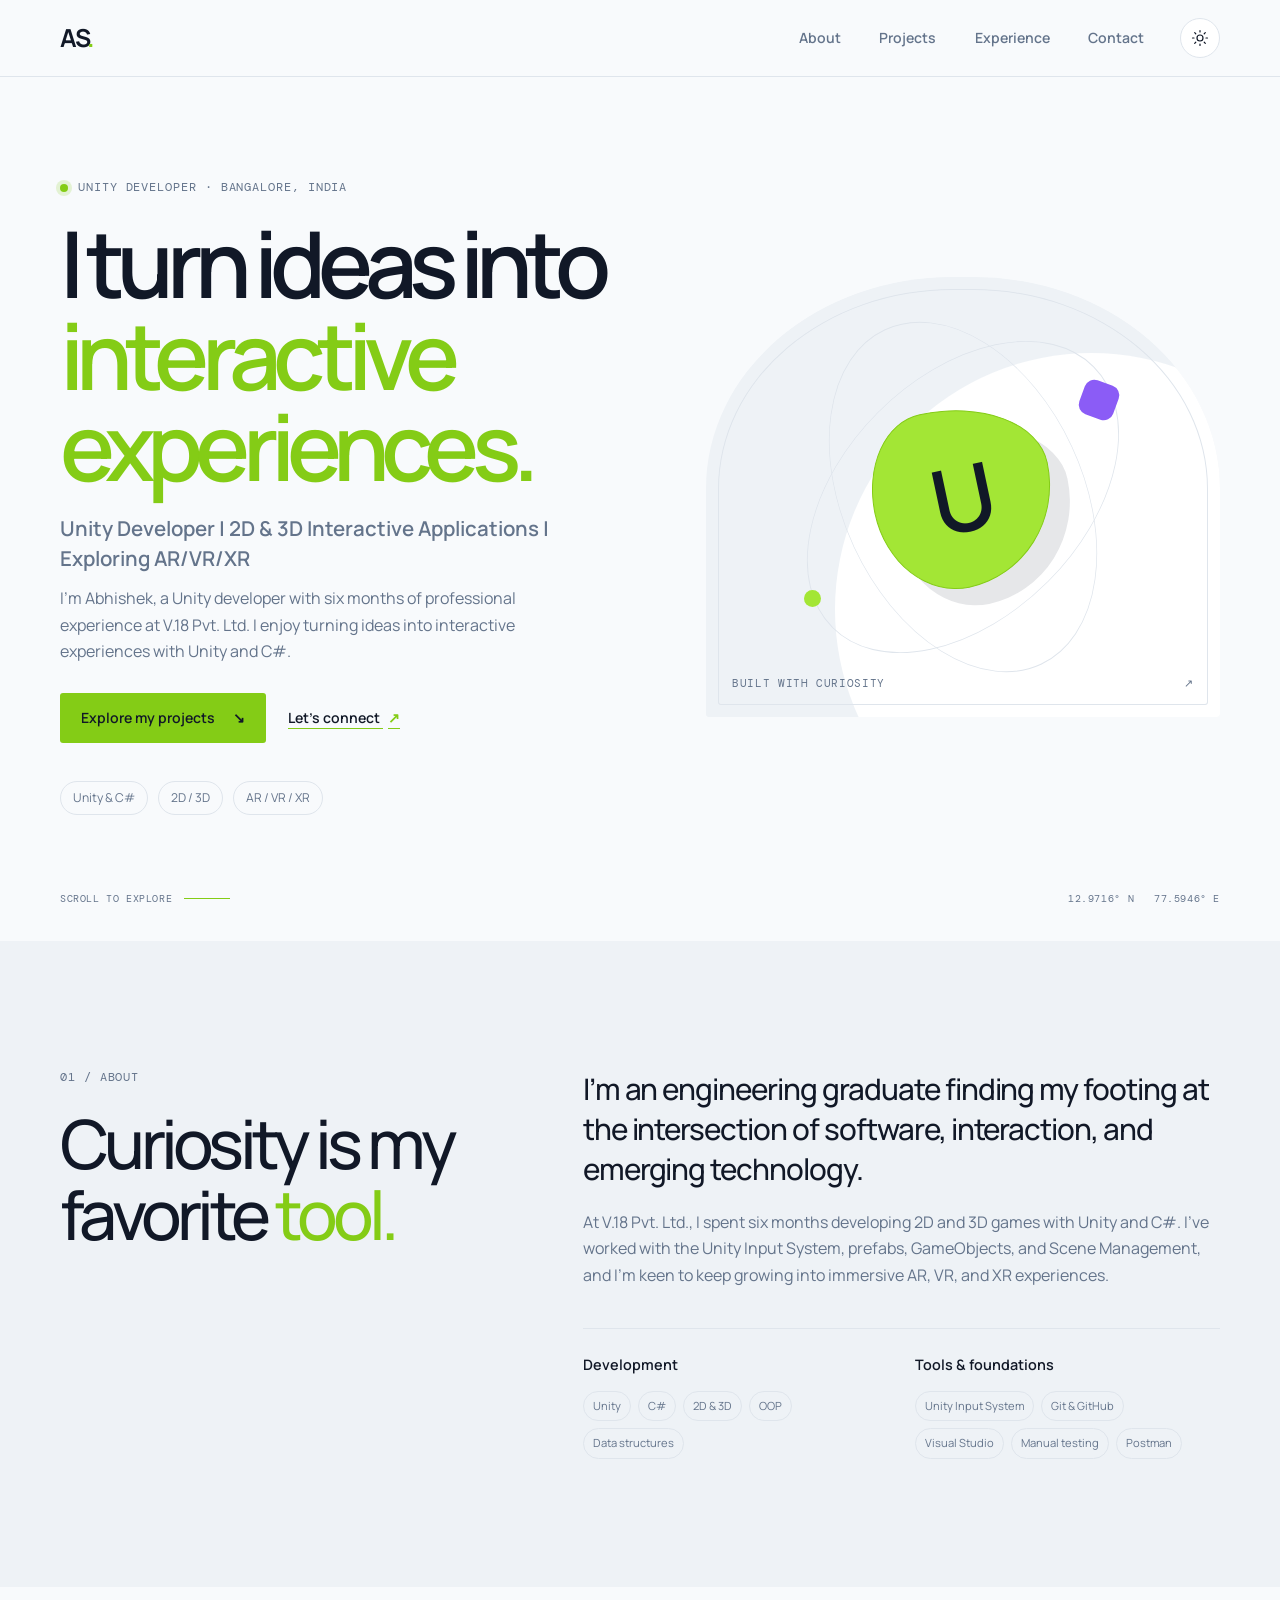
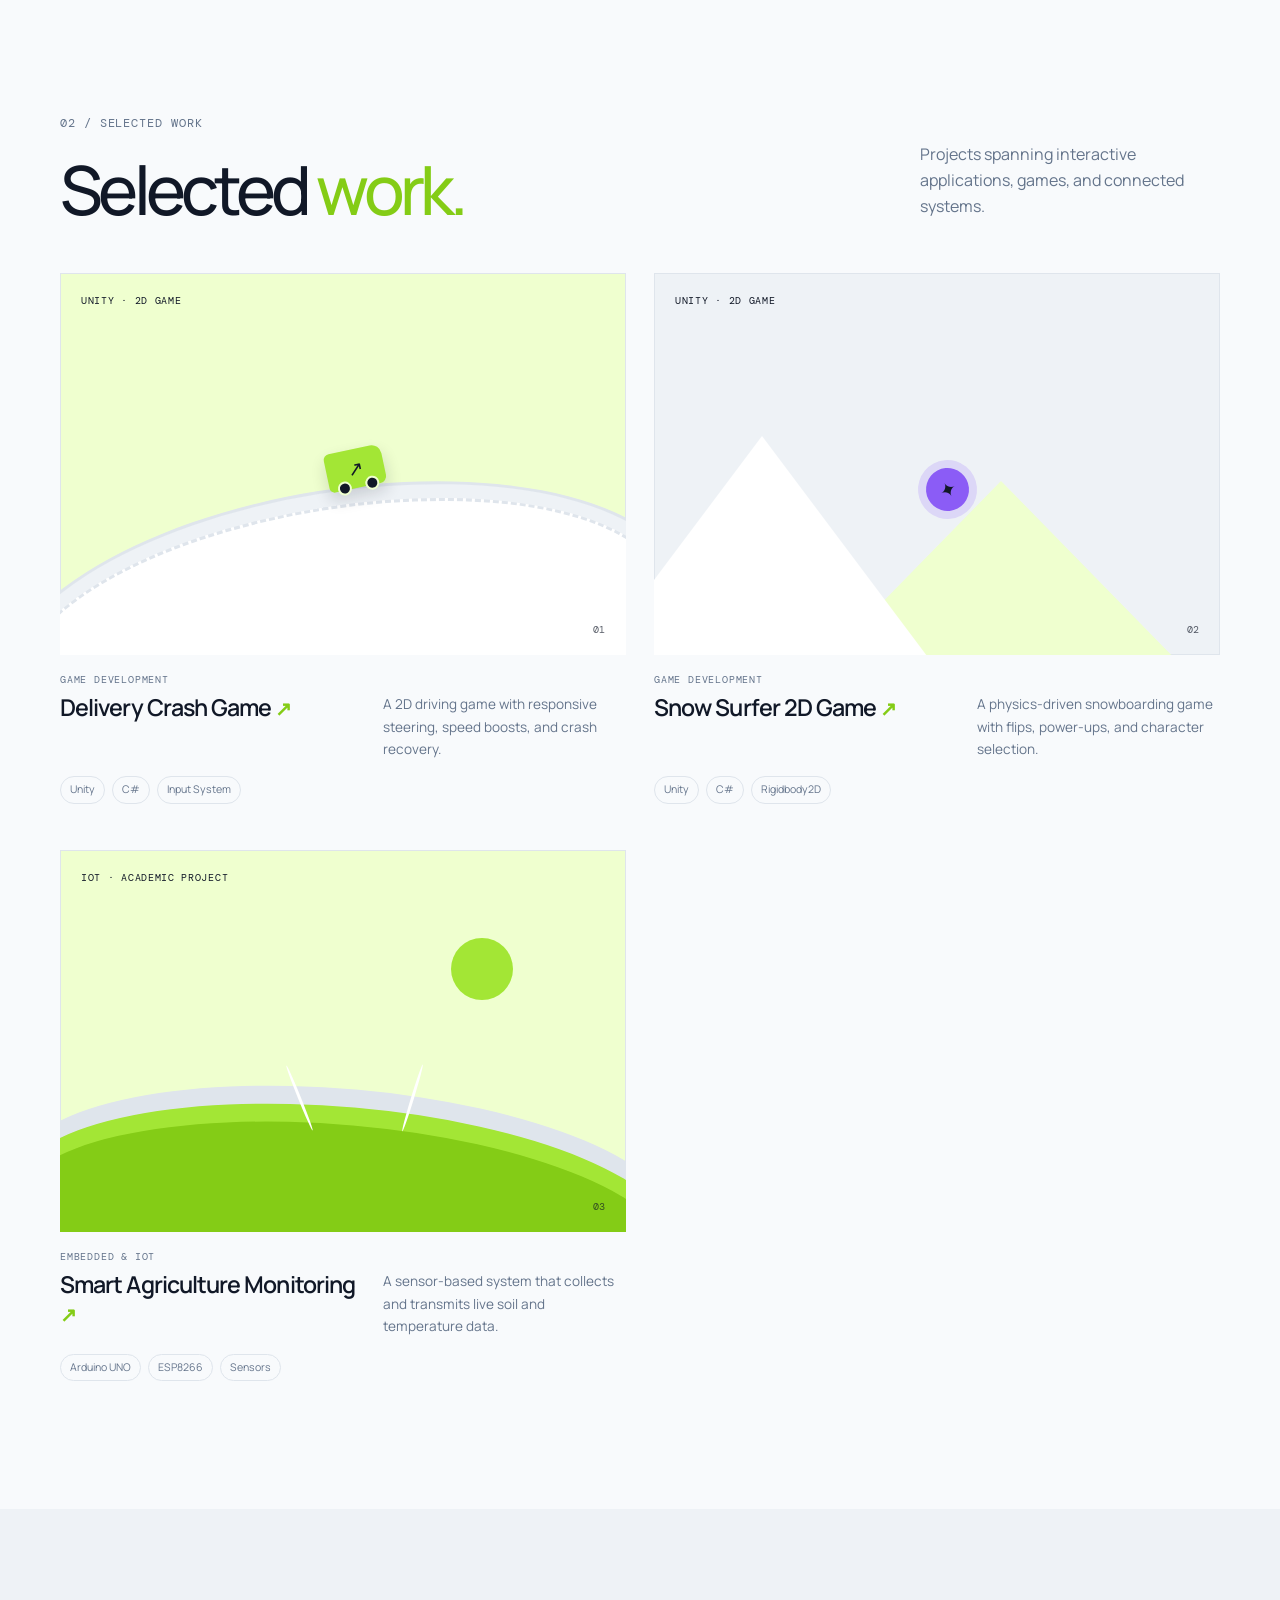
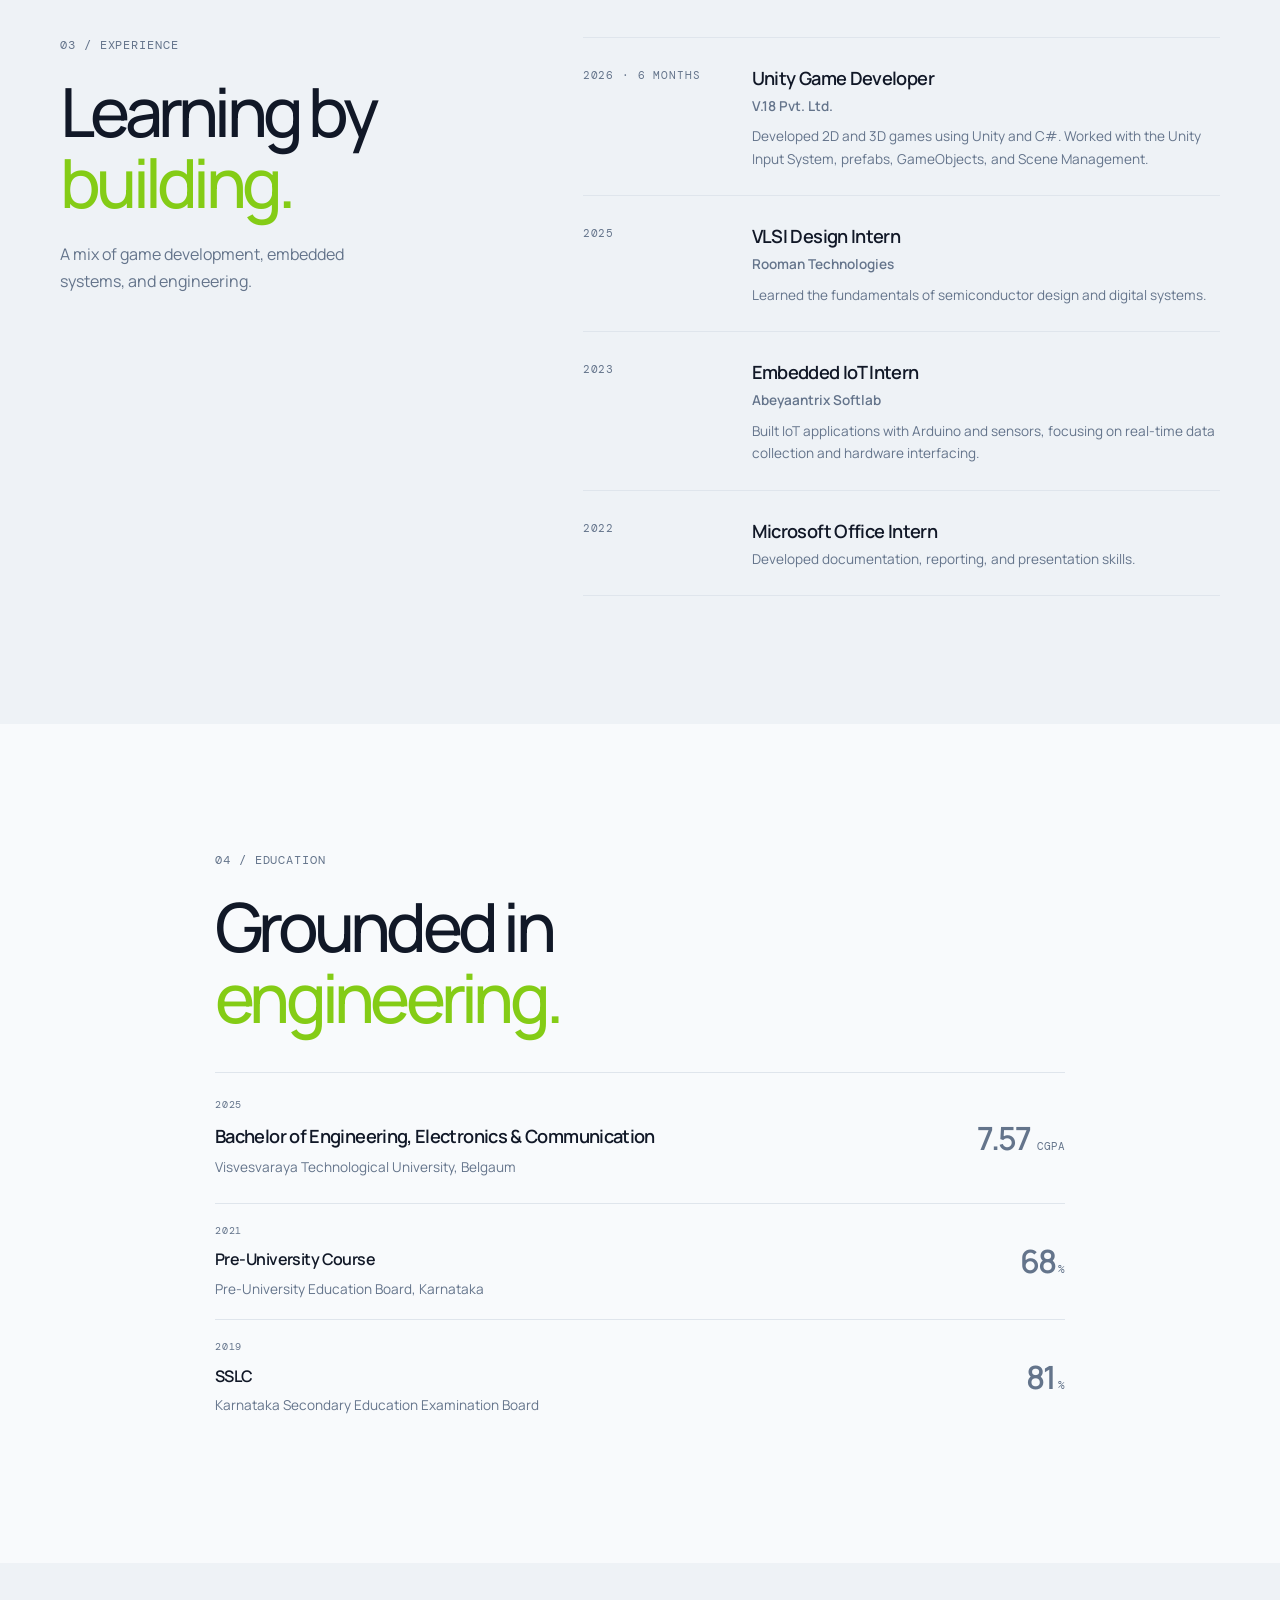
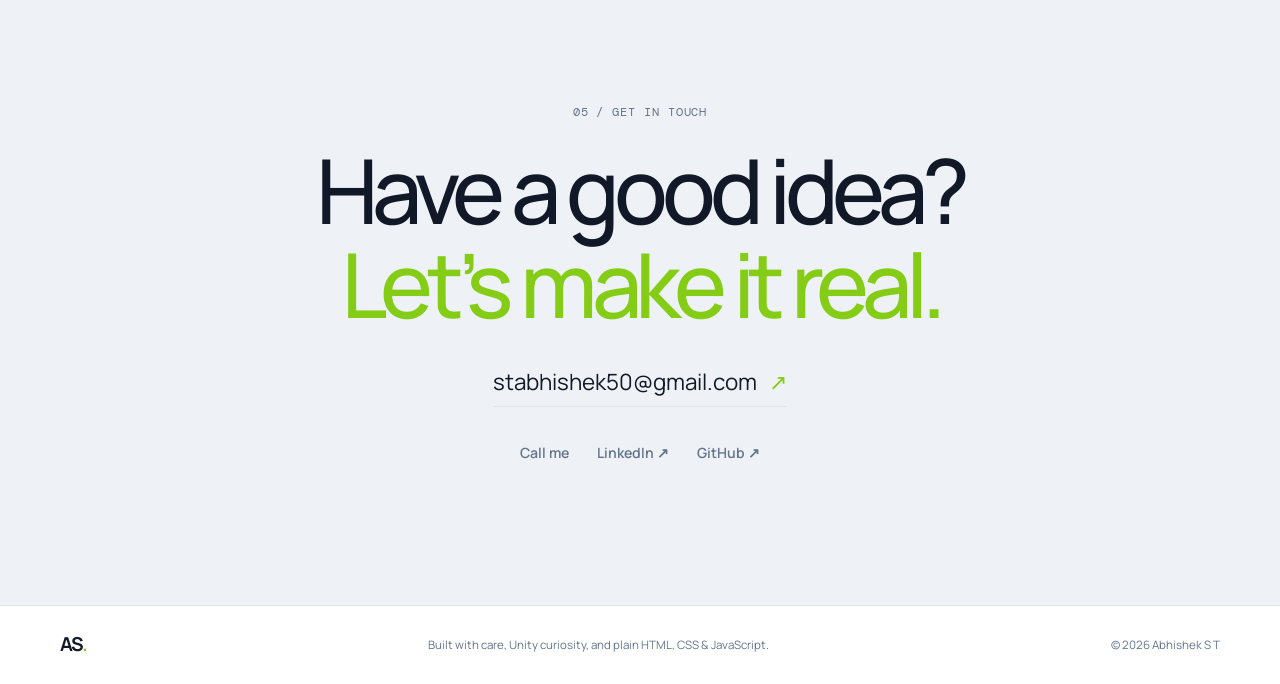
==== commit 15bc13ee: "Prompt 2" ====
--- a/index.html
+++ b/index.html
@@ -3,12 +3,15 @@
   <head>
     <meta charset="utf-8">
     <meta name="viewport" content="width=device-width, initial-scale=1">
-    <meta name="theme-color" content="#f5f3ed">
+    <meta name="theme-color" content="#f8fafc">
     <meta
       name="description"
       content="Abhishek S T is a Unity developer building 2D and 3D interactive applications and exploring AR, VR, and XR."
     >
     <title>Abhishek S T — Unity Developer</title>
+    <link rel="preconnect" href="https://fonts.googleapis.com">
+    <link rel="preconnect" href="https://fonts.gstatic.com" crossorigin>
+    <link href="https://fonts.googleapis.com/css2?family=DM+Mono:wght@400;500&family=Manrope:wght@400;500;600;700;800&display=swap" rel="stylesheet">
     <link rel="stylesheet" href="css/style.css">
     <script src="js/script.js" defer></script>
   </head>
@@ -18,21 +21,33 @@
     <header class="site-header">
       <div class="container header-inner">
         <a class="wordmark" href="#home" aria-label="Abhishek S T, home">AS<span>.</span></a>
-        <button
-          class="menu-toggle"
-          type="button"
-          aria-expanded="false"
-          aria-controls="primary-navigation"
-        >
-          <span class="menu-toggle-label">Menu</span>
-          <span class="menu-toggle-icon" aria-hidden="true"></span>
-        </button>
-        <nav class="site-nav" id="primary-navigation" aria-label="Main navigation">
-          <a href="#about">About</a>
-          <a href="#projects">Projects</a>
-          <a href="#experience">Experience</a>
-          <a href="#contact">Contact</a>
-        </nav>
+        <div class="header-actions">
+          <nav class="site-nav" id="primary-navigation" aria-label="Main navigation">
+            <a href="#about">About</a>
+            <a href="#projects">Projects</a>
+            <a href="#experience">Experience</a>
+            <a href="#contact">Contact</a>
+          </nav>
+          <button class="theme-toggle" type="button" aria-label="Switch to dark theme" title="Switch to dark theme">
+            <svg class="theme-icon theme-icon-sun" viewBox="0 0 24 24" aria-hidden="true">
+              <circle cx="12" cy="12" r="4"></circle>
+              <path d="M12 2v2m0 16v2M4.93 4.93l1.42 1.42m11.3 11.3 1.42 1.42M2 12h2m16 0h2M4.93 19.07l1.42-1.42m11.3-11.3 1.42-1.42"></path>
+            </svg>
+            <svg class="theme-icon theme-icon-moon" viewBox="0 0 24 24" aria-hidden="true">
+              <path d="M20.2 15.1A8.4 8.4 0 0 1 8.9 3.8 8.5 8.5 0 1 0 20.2 15.1Z"></path>
+            </svg>
+            <span class="visually-hidden">Toggle color theme</span>
+          </button>
+          <button
+            class="menu-toggle"
+            type="button"
+            aria-expanded="false"
+            aria-controls="primary-navigation"
+          >
+            <span class="menu-toggle-label">Menu</span>
+            <span class="menu-toggle-icon" aria-hidden="true"></span>
+          </button>
+        </div>
       </div>
     </header>
 
@@ -41,7 +56,7 @@
         <div class="container hero-grid">
           <div class="hero-copy">
             <p class="eyebrow"><span class="status-dot"></span> Unity developer · Bangalore, India</p>
-            <h1 id="hero-title">I build playful things that <span>come to life.</span></h1>
+            <h1 id="hero-title">I turn ideas into <span>interactive experiences.</span></h1>
             <p class="hero-intro">
               Unity Developer | 2D &amp; 3D Interactive Applications | Exploring AR/VR/XR
             </p>
@@ -85,7 +100,7 @@
           </div>
           <div class="about-content">
             <p class="lead">
-              I’m an engineering graduate finding my footing at the intersection of code, play, and technology.
+              I’m an engineering graduate finding my footing at the intersection of software, interaction, and emerging technology.
             </p>
             <p>
               At V.18 Pvt. Ltd., I spent six months developing 2D and 3D games with Unity and C#.
@@ -116,9 +131,9 @@
           <div class="section-topline">
             <div class="section-heading">
               <p class="eyebrow">02 / Selected work</p>
-              <h2 id="projects-title">Projects with a little <span>play.</span></h2>
-            </div>
-            <p class="section-note">A few things I’ve built, learned from, and had fun making.</p>
+              <h2 id="projects-title">Selected <span>work.</span></h2>
+            </div>
+            <p class="section-note">Projects spanning interactive applications, games, and connected systems.</p>
           </div>
 
           <div class="project-grid">
--- a/css/style.css
+++ b/css/style.css
@@ -1,19 +1,37 @@
 :root {
   color-scheme: light;
-  --paper: #f5f3ed;
-  --paper-deep: #ebe8de;
-  --ink: #20231f;
-  --muted: #656960;
-  --green: #284f3b;
-  --green-dark: #1c382a;
-  --lime: #c4df72;
-  --orange: #e47a4e;
-  --line: #d7d5cc;
-  --white: #fffefa;
-  --font-body: "DM Sans", "Segoe UI", sans-serif;
-  --font-display: "Space Grotesk", "Segoe UI", sans-serif;
+  --paper: #f8fafc;
+  --paper-deep: #eef2f6;
+  --surface: #ffffff;
+  --ink: #111827;
+  --muted: #64748b;
+  --green: #84cc16;
+  --green-dark: #a3e635;
+  --lime: #a3e635;
+  --accent-soft: #efffcf;
+  --orange: #8b5cf6;
+  --line: #dfe5ec;
+  --white: #ffffff;
+  --font-body: "Manrope", "Segoe UI", sans-serif;
+  --font-display: "Manrope", "Segoe UI", sans-serif;
   --font-mono: "DM Mono", Consolas, monospace;
   --content-width: 1160px;
+}
+
+:root[data-theme="dark"] {
+  color-scheme: dark;
+  --paper: #080d19;
+  --paper-deep: #0d1422;
+  --surface: #111827;
+  --ink: #f8fafc;
+  --muted: #94a3b8;
+  --green: #a3e635;
+  --green-dark: #bef264;
+  --lime: #bef264;
+  --accent-soft: #0d1422;
+  --orange: #a78bfa;
+  --line: #263246;
+  --white: #f8fafc;
 }
 
 * {
@@ -33,6 +51,7 @@
   font-size: 16px;
   line-height: 1.65;
   -webkit-font-smoothing: antialiased;
+  transition: background-color 220ms ease, color 220ms ease;
 }
 
 img,
@@ -47,7 +66,7 @@
 
 a:focus-visible,
 button:focus-visible {
-  outline: 3px solid var(--orange);
+  outline: 3px solid var(--green);
   outline-offset: 4px;
 }
 
@@ -91,8 +110,8 @@
   position: sticky;
   z-index: 10;
   top: 0;
-  border-bottom: 1px solid rgb(32 35 31 / 8%);
-  background: rgb(245 243 237 / 94%);
+  border-bottom: 1px solid var(--line);
+  background: color-mix(in srgb, var(--paper) 94%, transparent);
   backdrop-filter: blur(14px);
 }
 
@@ -104,7 +123,7 @@
 }
 
 .wordmark {
-  color: var(--green);
+  color: var(--ink);
   font-family: var(--font-display);
   font-size: 1.55rem;
   font-weight: 700;
@@ -113,7 +132,13 @@
 }
 
 .wordmark span {
-  color: var(--orange);
+  color: var(--green);
+}
+
+.header-actions {
+  display: flex;
+  align-items: center;
+  gap: clamp(18px, 3vw, 36px);
 }
 
 .site-nav {
@@ -133,7 +158,45 @@
 
 .site-nav a:hover,
 .contact-links a:hover {
-  color: var(--green);
+  color: var(--ink);
+}
+
+.theme-toggle {
+  display: grid;
+  width: 40px;
+  height: 40px;
+  flex: 0 0 auto;
+  place-items: center;
+  border: 1px solid var(--line);
+  border-radius: 50%;
+  background: var(--surface);
+  color: var(--ink);
+  cursor: pointer;
+  transition: border-color 160ms ease, background-color 160ms ease, transform 160ms ease;
+}
+
+.theme-toggle:hover {
+  transform: translateY(-2px);
+  border-color: var(--green);
+}
+
+.theme-icon {
+  width: 18px;
+  height: 18px;
+  fill: none;
+  stroke: currentColor;
+  stroke-linecap: round;
+  stroke-linejoin: round;
+  stroke-width: 1.6;
+}
+
+.theme-icon-moon,
+:root[data-theme="dark"] .theme-icon-sun {
+  display: none;
+}
+
+:root[data-theme="dark"] .theme-icon-moon {
+  display: block;
 }
 
 .menu-toggle {
@@ -149,6 +212,10 @@
   font-weight: 600;
 }
 
+.no-js .theme-toggle {
+  display: none;
+}
+
 .menu-toggle-icon,
 .menu-toggle-icon::after {
   display: block;
@@ -228,8 +295,8 @@
   width: 8px;
   height: 8px;
   border-radius: 50%;
-  background: #79a860;
-  box-shadow: 0 0 0 4px rgb(121 168 96 / 14%);
+  background: var(--green);
+  box-shadow: 0 0 0 4px color-mix(in srgb, var(--green) 18%, transparent);
 }
 
 h1,
@@ -263,7 +330,7 @@
 .hero-intro {
   max-width: 520px;
   margin-bottom: 12px;
-  color: var(--green-dark);
+  color: var(--muted);
   font-size: clamp(1.05rem, 1.65vw, 1.28rem);
   font-weight: 600;
   line-height: 1.45;
@@ -303,7 +370,7 @@
 
 .button-primary {
   background: var(--green);
-  color: var(--white);
+  color: #111827;
 }
 
 .button-primary:hover {
@@ -314,13 +381,13 @@
   color: var(--ink);
   font-size: 0.88rem;
   font-weight: 600;
-  text-decoration-color: var(--orange);
+  text-decoration-color: var(--green);
   text-underline-offset: 5px;
 }
 
 .text-link span {
   padding-left: 5px;
-  color: var(--orange);
+  color: var(--green);
 }
 
 .hero-meta {
@@ -352,14 +419,14 @@
   place-items: center;
   overflow: hidden;
   border-radius: 48% 48% 3px 3px;
-  background: var(--green);
+  background: var(--paper-deep);
   isolation: isolate;
 }
 
 .hero-art::before {
   position: absolute;
   inset: 12px;
-  border: 1px solid rgb(255 254 250 / 20%);
+  border: 1px solid var(--line);
   border-radius: inherit;
   content: "";
 }
@@ -372,7 +439,7 @@
   width: 100%;
   aspect-ratio: 1;
   border-radius: 50%;
-  background: var(--green-dark);
+  background: var(--surface);
   content: "";
 }
 
@@ -380,7 +447,7 @@
   position: absolute;
   width: 72%;
   aspect-ratio: 1;
-  border: 1px solid rgb(245 243 237 / 20%);
+  border: 1px solid var(--line);
   border-radius: 50%;
 }
 
@@ -402,11 +469,11 @@
   aspect-ratio: 1;
   place-items: center;
   transform: rotate(-12deg);
-  border: 1px solid rgb(255 254 250 / 45%);
+  border: 1px solid var(--green);
   border-radius: 36% 64% 57% 43% / 49% 41% 59% 51%;
   background: var(--lime);
-  box-shadow: 16px 20px 0 rgb(20 39 29 / 24%);
-  color: var(--green-dark);
+  box-shadow: 16px 20px 0 rgb(17 24 39 / 10%);
+  color: #111827;
   font-family: var(--font-display);
   font-size: 5.6rem;
   font-weight: 600;
@@ -436,7 +503,7 @@
 .art-index {
   position: absolute;
   z-index: 1;
-  color: var(--white);
+  color: var(--muted);
   font-family: var(--font-mono);
   font-size: 0.66rem;
   letter-spacing: 0.06em;
@@ -454,7 +521,7 @@
 .art-index {
   top: 30px;
   right: 30px;
-  color: rgb(255 254 250 / 72%);
+  color: var(--muted);
 }
 
 .hero-bottom {
@@ -473,7 +540,7 @@
 .scroll-line {
   width: 46px;
   height: 1px;
-  background: var(--orange);
+  background: var(--green);
 }
 
 .hero-location {
@@ -545,7 +612,7 @@
 
 .tag-list li {
   padding: 5px 9px;
-  border-color: #d3d0c6;
+  border-color: var(--line);
   font-size: 0.7rem;
 }
 
@@ -585,13 +652,20 @@
   color: var(--ink);
   text-decoration: none;
   isolation: isolate;
+  transition: box-shadow 180ms ease, transform 180ms ease;
+}
+
+.project-card:hover .project-visual,
+.project-card:focus-within .project-visual {
+  transform: translateY(-3px);
+  box-shadow: 0 14px 28px rgb(17 24 39 / 8%);
 }
 
 .project-visual::after {
   position: absolute;
   inset: 0;
   z-index: -1;
-  border: 1px solid rgb(32 35 31 / 7%);
+  border: 1px solid var(--line);
   content: "";
   pointer-events: none;
 }
@@ -618,7 +692,7 @@
 }
 
 .art-delivery {
-  background: #e7aa65;
+  background: var(--accent-soft);
 }
 
 .delivery-road {
@@ -628,10 +702,10 @@
   left: -8%;
   height: 70%;
   transform: rotate(-9deg);
-  border: 3px dashed rgb(255 254 250 / 65%);
+  border: 3px dashed var(--line);
   border-radius: 50%;
-  background: #4a5443;
-  box-shadow: 0 0 0 14px #738066, 0 0 0 17px rgb(255 254 250 / 45%);
+  background: var(--surface);
+  box-shadow: 0 0 0 14px var(--paper-deep), 0 0 0 17px var(--line);
 }
 
 .delivery-van {
@@ -645,8 +719,8 @@
   transform: rotate(-12deg);
   border-radius: 6px 10px 7px 5px;
   background: var(--lime);
-  box-shadow: 0 8px 16px rgb(34 42 30 / 20%);
-  color: var(--green-dark);
+  box-shadow: 0 8px 16px rgb(17 24 39 / 16%);
+  color: #111827;
   font-size: 1.2rem;
 }
 
@@ -656,7 +730,7 @@
   bottom: -5px;
   width: 10px;
   height: 10px;
-  border: 2px solid #e7aa65;
+  border: 2px solid var(--accent-soft);
   border-radius: 50%;
   background: var(--ink);
   content: "";
@@ -671,7 +745,7 @@
 }
 
 .art-snow {
-  background: #b6d2d3;
+  background: var(--paper-deep);
 }
 
 .snow-mountain {
@@ -680,7 +754,7 @@
   width: 0;
   height: 0;
   border-right: 210px solid transparent;
-  border-bottom: 280px solid #f5f3ed;
+  border-bottom: 280px solid var(--surface);
   border-left: 210px solid transparent;
 }
 
@@ -689,7 +763,7 @@
   border-right-width: 230px;
   border-bottom-width: 235px;
   border-left-width: 230px;
-  border-bottom-color: #dce8df;
+  border-bottom-color: var(--accent-soft);
 }
 
 .mountain-front {
@@ -707,13 +781,13 @@
   transform: rotate(-28deg);
   border-radius: 50%;
   background: var(--orange);
-  box-shadow: 0 0 0 8px rgb(228 122 78 / 18%);
-  color: var(--white);
+  box-shadow: 0 0 0 8px color-mix(in srgb, var(--orange) 18%, transparent);
+  color: #111827;
   font-size: 1.25rem;
 }
 
 .art-agriculture {
-  background: #f0c77b;
+  background: var(--accent-soft);
 }
 
 .agri-sun {
@@ -723,7 +797,7 @@
   width: 62px;
   aspect-ratio: 1;
   border-radius: 50%;
-  background: #fff0bc;
+  background: var(--lime);
 }
 
 .agri-field {
@@ -734,8 +808,8 @@
   height: 55%;
   transform: rotate(5deg);
   border-radius: 50% 50% 0 0;
-  background: #547753;
-  box-shadow: 0 -18px 0 #78915b, 0 -36px 0 #a9a368;
+  background: var(--green);
+  box-shadow: 0 -18px 0 var(--green-dark), 0 -36px 0 var(--line);
 }
 
 .agri-stem {
@@ -745,7 +819,7 @@
   width: 3px;
   height: 70px;
   border-radius: 50%;
-  background: #f5f3ed;
+  background: var(--surface);
 }
 
 .stem-one {
@@ -780,10 +854,15 @@
 
 .project-info h3 a {
   text-decoration: none;
+  transition: color 160ms ease;
+}
+
+.project-info h3 a:hover {
+  color: var(--muted);
 }
 
 .project-info h3 a span {
-  color: var(--orange);
+  color: var(--green);
   font-size: 0.85em;
 }
 
@@ -814,7 +893,7 @@
 }
 
 .timeline {
-  border-top: 1px solid #cfcdc3;
+  border-top: 1px solid var(--line);
 }
 
 .timeline-item {
@@ -822,7 +901,7 @@
   grid-template-columns: 145px minmax(0, 1fr);
   gap: 24px;
   padding: 25px 0;
-  border-bottom: 1px solid #cfcdc3;
+  border-bottom: 1px solid var(--line);
 }
 
 .timeline-date {
@@ -845,7 +924,7 @@
 
 .timeline-body .timeline-org {
   margin-bottom: 8px;
-  color: var(--green);
+  color: var(--muted);
   font-weight: 600;
 }
 
@@ -916,8 +995,8 @@
 
 .contact-section {
   padding-block: clamp(80px, 11vw, 148px);
-  background: var(--green);
-  color: var(--white);
+  background: var(--paper-deep);
+  color: var(--ink);
 }
 
 .contact-inner {
@@ -926,7 +1005,7 @@
 
 .contact-inner .eyebrow {
   justify-content: center;
-  color: rgb(255 254 250 / 70%);
+  color: var(--muted);
 }
 
 .contact-inner h2 {
@@ -936,7 +1015,7 @@
 }
 
 .contact-inner h2 span {
-  color: var(--lime);
+  color: var(--green);
 }
 
 .contact-email {
@@ -944,13 +1023,13 @@
   align-items: center;
   gap: 12px;
   padding-bottom: 5px;
-  border-bottom: 1px solid rgb(255 254 250 / 50%);
+  border-bottom: 1px solid var(--line);
   font-size: clamp(1rem, 2vw, 1.4rem);
   text-decoration: none;
 }
 
 .contact-email span {
-  color: var(--lime);
+  color: var(--green);
 }
 
 .contact-links {
@@ -962,16 +1041,17 @@
 }
 
 .contact-links a {
-  color: rgb(255 254 250 / 76%);
+  color: var(--muted);
 }
 
 .contact-links a:hover {
-  color: var(--lime);
+  color: var(--ink);
 }
 
 .site-footer {
-  background: var(--green-dark);
-  color: rgb(255 254 250 / 70%);
+  background: var(--surface);
+  color: var(--muted);
+  border-top: 1px solid var(--line);
 }
 
 .footer-inner {
@@ -983,7 +1063,7 @@
 }
 
 .footer-wordmark {
-  color: var(--white);
+  color: var(--ink);
   font-size: 1.2rem;
 }
 
@@ -1003,7 +1083,7 @@
   color: var(--green);
   font-size: 0.86rem;
   font-weight: 600;
-  text-decoration-color: var(--orange);
+  text-decoration-color: var(--green);
   text-underline-offset: 5px;
 }
 
@@ -1163,6 +1243,10 @@
 
   .menu-toggle {
     display: flex;
+  }
+
+  .header-actions {
+    gap: 14px;
   }
 
   .site-nav {
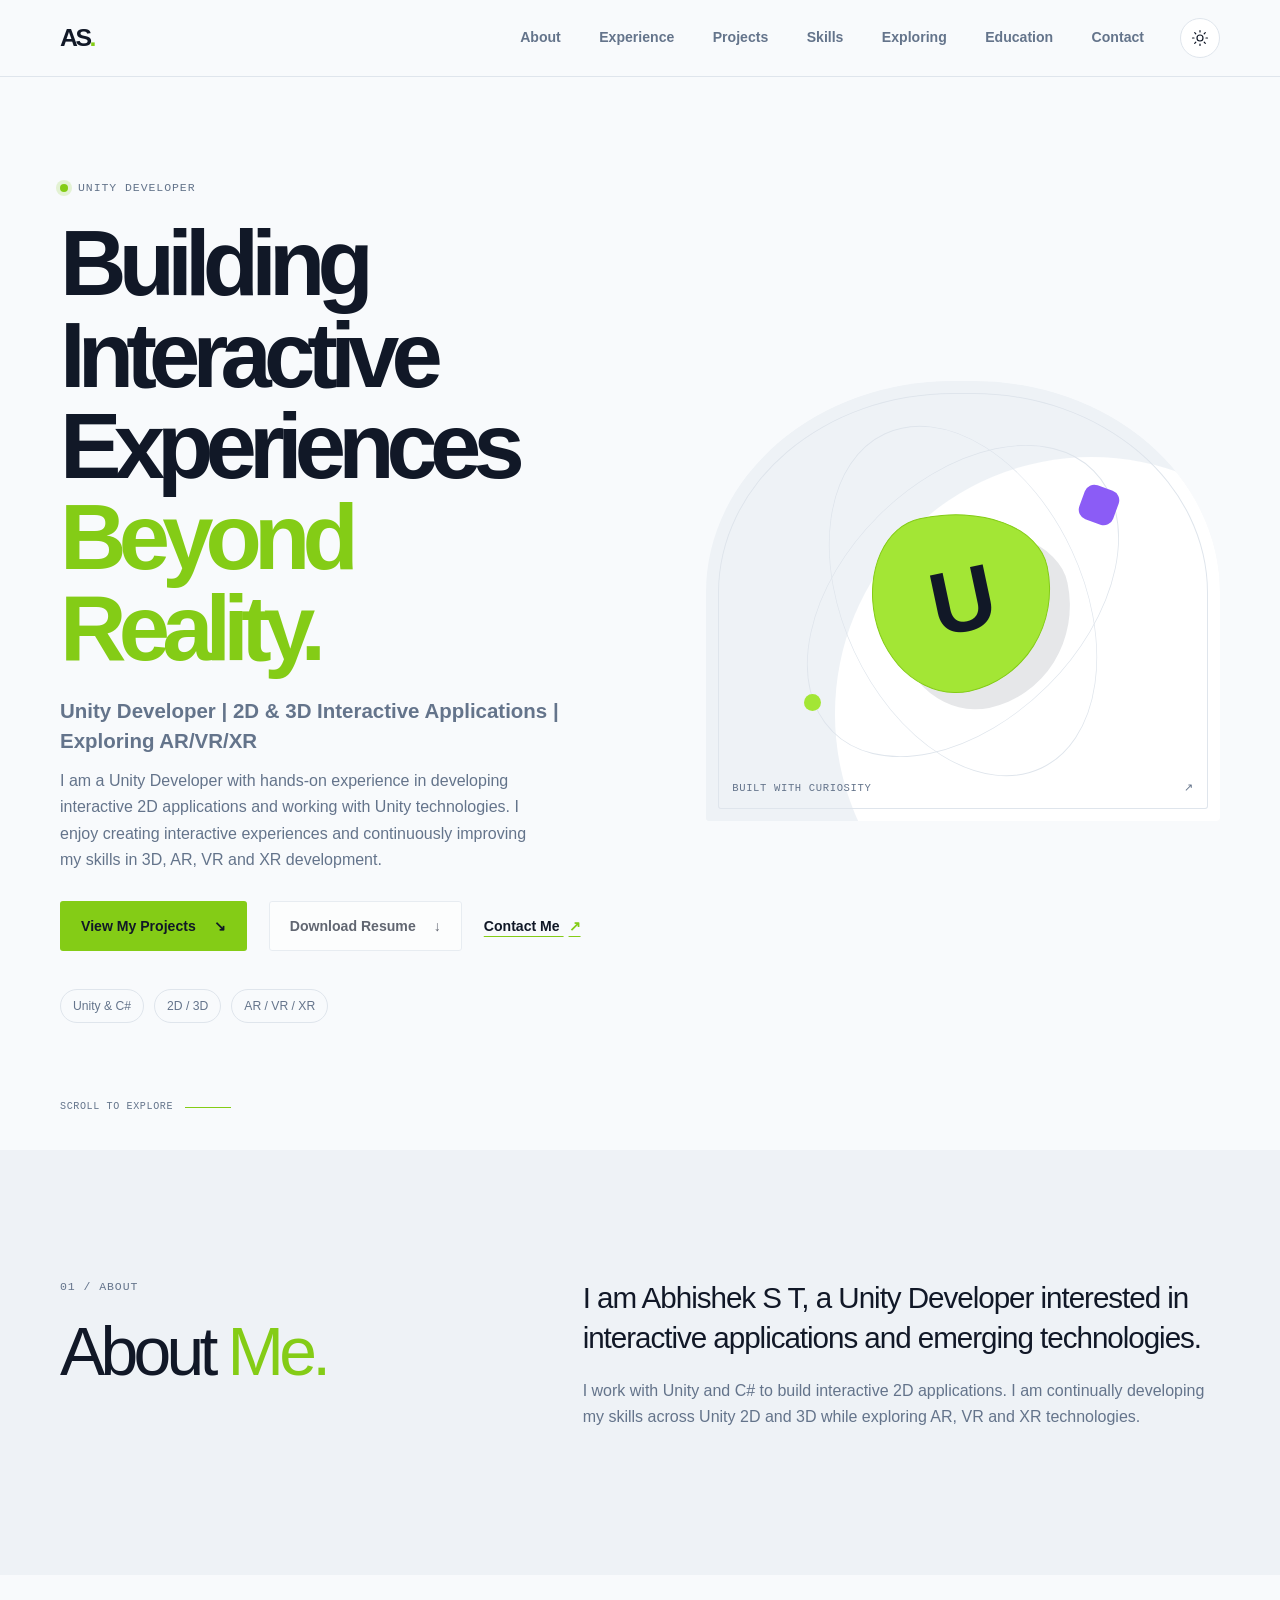
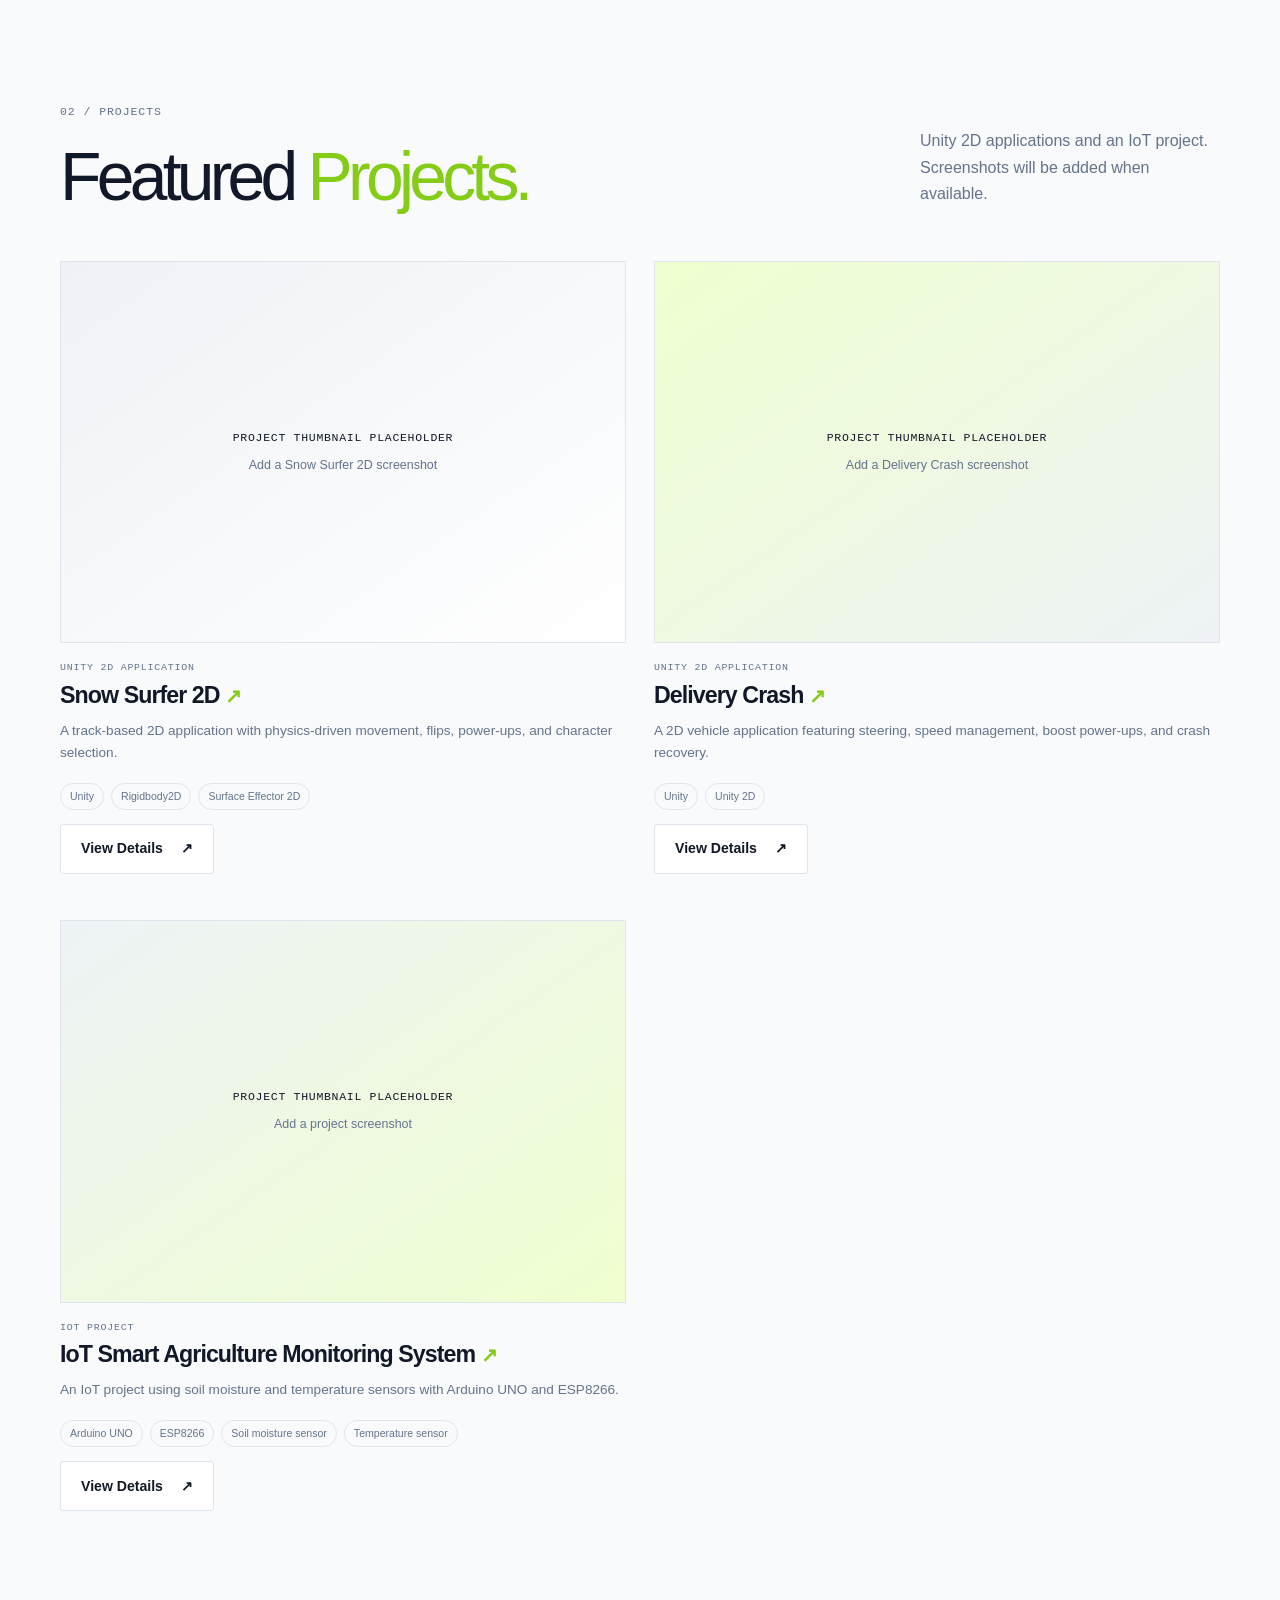
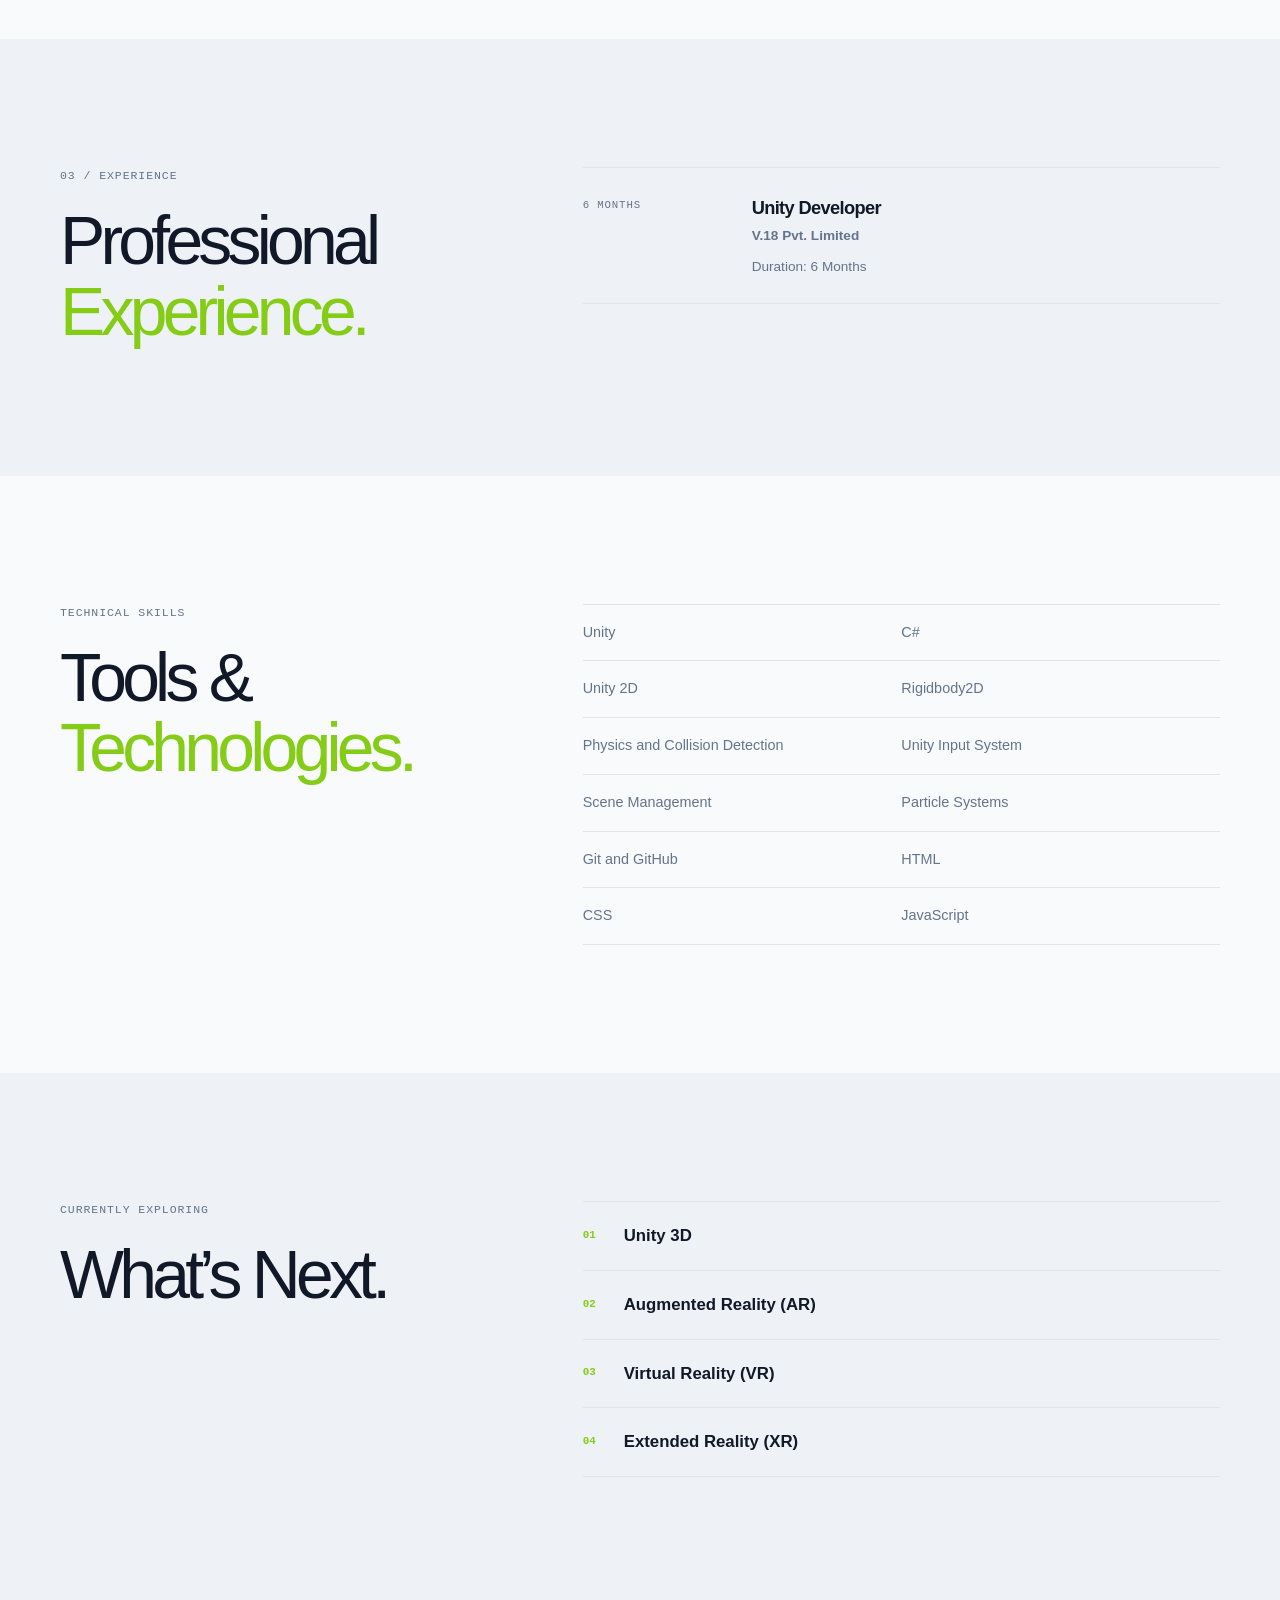
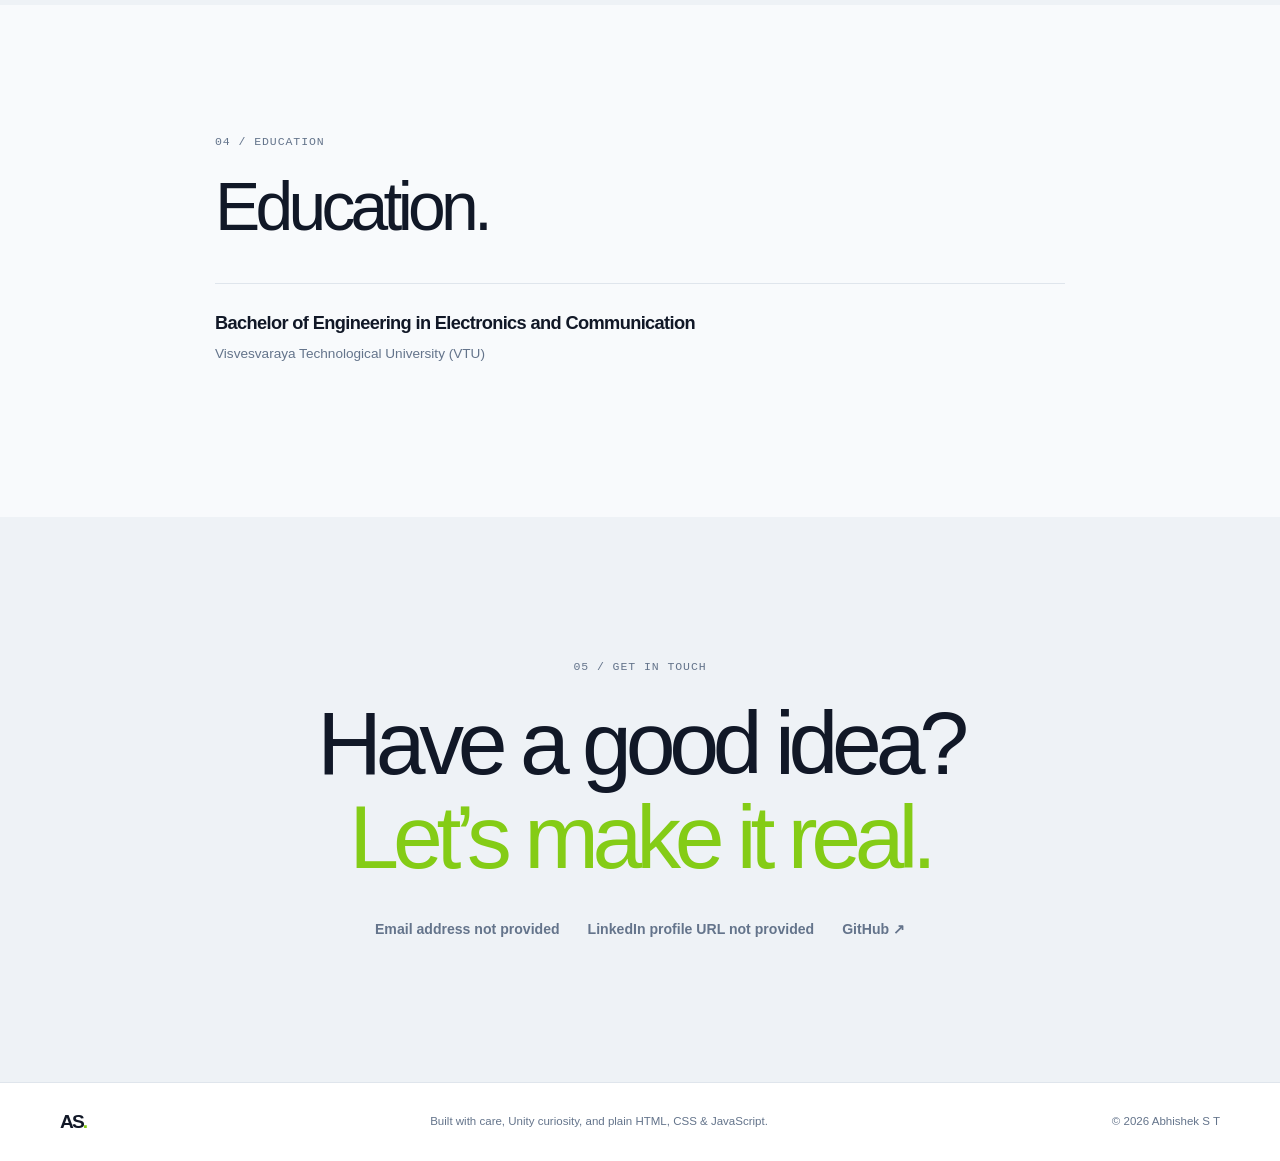
==== commit 352e2c4c: "Portfolio is created" ====
--- a/index.html
+++ b/index.html
@@ -9,9 +9,6 @@
       content="Abhishek S T is a Unity developer building 2D and 3D interactive applications and exploring AR, VR, and XR."
     >
     <title>Abhishek S T — Unity Developer</title>
-    <link rel="preconnect" href="https://fonts.googleapis.com">
-    <link rel="preconnect" href="https://fonts.gstatic.com" crossorigin>
-    <link href="https://fonts.googleapis.com/css2?family=DM+Mono:wght@400;500&family=Manrope:wght@400;500;600;700;800&display=swap" rel="stylesheet">
     <link rel="stylesheet" href="css/style.css">
     <script src="js/script.js" defer></script>
   </head>
@@ -24,8 +21,11 @@
         <div class="header-actions">
           <nav class="site-nav" id="primary-navigation" aria-label="Main navigation">
             <a href="#about">About</a>
+            <a href="#experience">Experience</a>
             <a href="#projects">Projects</a>
-            <a href="#experience">Experience</a>
+            <a href="#skills">Skills</a>
+            <a href="#exploring">Exploring</a>
+            <a href="#education">Education</a>
             <a href="#contact">Contact</a>
           </nav>
           <button class="theme-toggle" type="button" aria-label="Switch to dark theme" title="Switch to dark theme">
@@ -55,18 +55,20 @@
       <section class="hero section" id="home" aria-labelledby="hero-title">
         <div class="container hero-grid">
           <div class="hero-copy">
-            <p class="eyebrow"><span class="status-dot"></span> Unity developer · Bangalore, India</p>
-            <h1 id="hero-title">I turn ideas into <span>interactive experiences.</span></h1>
+            <p class="eyebrow"><span class="status-dot"></span> Unity Developer</p>
+            <h1 id="hero-title">Building Interactive Experiences <span>Beyond Reality.</span></h1>
             <p class="hero-intro">
               Unity Developer | 2D &amp; 3D Interactive Applications | Exploring AR/VR/XR
             </p>
             <p class="hero-description">
-              I’m Abhishek, a Unity developer with six months of professional experience at V.18 Pvt. Ltd.
-              I enjoy turning ideas into interactive experiences with Unity and C#.
+              I am a Unity Developer with hands-on experience in developing interactive 2D applications
+              and working with Unity technologies. I enjoy creating interactive experiences and continuously
+              improving my skills in 3D, AR, VR and XR development.
             </p>
             <div class="hero-actions">
-              <a class="button button-primary" href="#projects">Explore my projects <span aria-hidden="true">↘</span></a>
-              <a class="text-link" href="#contact">Let’s connect <span aria-hidden="true">↗</span></a>
+              <a class="button button-primary" href="#projects">View My Projects <span aria-hidden="true">↘</span></a>
+              <button class="button button-secondary" type="button" disabled title="Add your actual resume file to the assets folder to enable this download">Download Resume <span aria-hidden="true">↓</span></button>
+              <a class="text-link" href="#contact">Contact Me <span aria-hidden="true">↗</span></a>
             </div>
             <ul class="hero-meta" aria-label="Areas of interest">
               <li>Unity &amp; C#</li>
@@ -88,7 +90,6 @@
         <div class="hero-bottom container">
           <span>Scroll to explore</span>
           <span class="scroll-line" aria-hidden="true"></span>
-          <span class="hero-location">12.9716° N &nbsp; 77.5946° E</span>
         </div>
       </section>
 
@@ -96,32 +97,16 @@
         <div class="container section-grid">
           <div class="section-heading">
             <p class="eyebrow">01 / About</p>
-            <h2 id="about-title">Curiosity is my favorite <span>tool.</span></h2>
+            <h2 id="about-title">About <span>Me.</span></h2>
           </div>
           <div class="about-content">
             <p class="lead">
-              I’m an engineering graduate finding my footing at the intersection of software, interaction, and emerging technology.
+              I am Abhishek S T, a Unity Developer interested in interactive applications and emerging technologies.
             </p>
             <p>
-              At V.18 Pvt. Ltd., I spent six months developing 2D and 3D games with Unity and C#.
-              I’ve worked with the Unity Input System, prefabs, GameObjects, and Scene Management,
-              and I’m keen to keep growing into immersive AR, VR, and XR experiences.
-            </p>
-            <div class="skill-groups">
-              <div class="skill-group">
-                <h3>Development</h3>
-                <ul class="tag-list">
-                  <li>Unity</li><li>C#</li><li>2D &amp; 3D</li><li>OOP</li><li>Data structures</li>
-                </ul>
-              </div>
-              <div class="skill-group">
-                <h3>Tools &amp; foundations</h3>
-                <ul class="tag-list">
-                  <li>Unity Input System</li><li>Git &amp; GitHub</li><li>Visual Studio</li>
-                  <li>Manual testing</li><li>Postman</li>
-                </ul>
-              </div>
-            </div>
+              I work with Unity and C# to build interactive 2D applications. I am continually developing
+              my skills across Unity 2D and 3D while exploring AR, VR and XR technologies.
+            </p>
           </div>
         </div>
       </section>
@@ -130,70 +115,64 @@
         <div class="container">
           <div class="section-topline">
             <div class="section-heading">
-              <p class="eyebrow">02 / Selected work</p>
-              <h2 id="projects-title">Selected <span>work.</span></h2>
+              <p class="eyebrow">02 / Projects</p>
+              <h2 id="projects-title">Featured <span>Projects.</span></h2>
             </div>
-            <p class="section-note">Projects spanning interactive applications, games, and connected systems.</p>
+            <p class="section-note">Unity 2D applications and an IoT project. Screenshots will be added when available.</p>
           </div>
 
           <div class="project-grid">
             <article class="project-card">
-              <a class="project-visual art-delivery" href="projects/delivery-crash.html" aria-label="Read the Delivery Crash Game case study">
-                <span class="visual-label">UNITY · 2D GAME</span>
-                <span class="delivery-road" aria-hidden="true"></span>
-                <span class="delivery-van" aria-hidden="true">↗</span>
-                <span class="visual-number" aria-hidden="true">01</span>
+              <a class="project-thumbnail-placeholder thumbnail-snow" href="projects/snow-surfer.html" aria-label="View Snow Surfer 2D details; project thumbnail not provided">
+                <span class="thumbnail-placeholder-label">Project thumbnail placeholder</span>
+                <span class="thumbnail-placeholder-note">Add a Snow Surfer 2D screenshot</span>
               </a>
               <div class="project-info">
                 <div>
-                  <p class="project-type">Game development</p>
-                  <h3><a href="projects/delivery-crash.html">Delivery Crash Game <span aria-hidden="true">↗</span></a></h3>
+                  <p class="project-type">Unity 2D Application</p>
+                  <h3><a href="projects/snow-surfer.html">Snow Surfer 2D <span aria-hidden="true">↗</span></a></h3>
                 </div>
-                <p>A 2D driving game with responsive steering, speed boosts, and crash recovery.</p>
+                <p>A track-based 2D application with physics-driven movement, flips, power-ups, and character selection.</p>
                 <ul class="project-tags" aria-label="Technologies used">
-                  <li>Unity</li><li>C#</li><li>Input System</li>
+                  <li>Unity</li><li>Rigidbody2D</li><li>Surface Effector 2D</li>
                 </ul>
+                <a class="button button-secondary project-details-button" href="projects/snow-surfer.html">View Details <span aria-hidden="true">↗</span></a>
               </div>
             </article>
 
             <article class="project-card">
-              <a class="project-visual art-snow" href="projects/snow-surfer.html" aria-label="Read the Snow Surfer 2D Game case study">
-                <span class="visual-label">UNITY · 2D GAME</span>
-                <span class="snow-mountain mountain-back" aria-hidden="true"></span>
-                <span class="snow-mountain mountain-front" aria-hidden="true"></span>
-                <span class="snow-surfer" aria-hidden="true">✦</span>
-                <span class="visual-number" aria-hidden="true">02</span>
+              <a class="project-thumbnail-placeholder thumbnail-delivery" href="projects/delivery-crash.html" aria-label="View Delivery Crash details; project thumbnail not provided">
+                <span class="thumbnail-placeholder-label">Project thumbnail placeholder</span>
+                <span class="thumbnail-placeholder-note">Add a Delivery Crash screenshot</span>
               </a>
               <div class="project-info">
                 <div>
-                  <p class="project-type">Game development</p>
-                  <h3><a href="projects/snow-surfer.html">Snow Surfer 2D Game <span aria-hidden="true">↗</span></a></h3>
+                  <p class="project-type">Unity 2D Application</p>
+                  <h3><a href="projects/delivery-crash.html">Delivery Crash <span aria-hidden="true">↗</span></a></h3>
                 </div>
-                <p>A physics-driven snowboarding game with flips, power-ups, and character selection.</p>
+                <p>A 2D vehicle application featuring steering, speed management, boost power-ups, and crash recovery.</p>
                 <ul class="project-tags" aria-label="Technologies used">
-                  <li>Unity</li><li>C#</li><li>Rigidbody2D</li>
+                  <li>Unity</li><li>Unity 2D</li>
                 </ul>
+                <a class="button button-secondary project-details-button" href="projects/delivery-crash.html">View Details <span aria-hidden="true">↗</span></a>
               </div>
             </article>
 
             <article class="project-card">
-              <a class="project-visual art-agriculture" href="projects/smart-agriculture.html" aria-label="Read the Smart Agriculture Monitoring System case study">
-                <span class="visual-label">IOT · ACADEMIC PROJECT</span>
-                <span class="agri-sun" aria-hidden="true"></span>
-                <span class="agri-field" aria-hidden="true"></span>
-                <span class="agri-stem stem-one" aria-hidden="true"></span>
-                <span class="agri-stem stem-two" aria-hidden="true"></span>
-                <span class="visual-number" aria-hidden="true">03</span>
+              <a class="project-thumbnail-placeholder thumbnail-agriculture" href="projects/smart-agriculture.html" aria-label="View IoT Smart Agriculture Monitoring System details; project thumbnail not provided">
+                <span class="thumbnail-placeholder-label">Project thumbnail placeholder</span>
+                <span class="thumbnail-placeholder-note">Add a project screenshot</span>
               </a>
               <div class="project-info">
                 <div>
-                  <p class="project-type">Embedded &amp; IoT</p>
-                  <h3><a href="projects/smart-agriculture.html">Smart Agriculture Monitoring <span aria-hidden="true">↗</span></a></h3>
+                  <p class="project-type">IoT Project</p>
+                  <h3><a href="projects/smart-agriculture.html">IoT Smart Agriculture Monitoring System <span aria-hidden="true">↗</span></a></h3>
                 </div>
-                <p>A sensor-based system that collects and transmits live soil and temperature data.</p>
+                <p>An IoT project using soil moisture and temperature sensors with Arduino UNO and ESP8266.</p>
                 <ul class="project-tags" aria-label="Technologies used">
-                  <li>Arduino UNO</li><li>ESP8266</li><li>Sensors</li>
+                  <li>Arduino UNO</li><li>ESP8266</li><li>Soil moisture sensor</li><li>Temperature sensor</li>
                 </ul>
+                <a class="button button-secondary project-details-button" href="projects/smart-agriculture.html">View Details <span aria-hidden="true">↗</span></a>
               </div>
             </article>
           </div>
@@ -204,42 +183,56 @@
         <div class="container section-grid">
           <div class="section-heading">
             <p class="eyebrow">03 / Experience</p>
-            <h2 id="experience-title">Learning by <span>building.</span></h2>
-            <p class="section-note">A mix of game development, embedded systems, and engineering.</p>
+            <h2 id="experience-title">Professional <span>Experience.</span></h2>
           </div>
           <div class="timeline">
             <article class="timeline-item featured">
-              <div class="timeline-date">2026 · 6 months</div>
+              <div class="timeline-date">6 Months</div>
               <div class="timeline-body">
-                <h3>Unity Game Developer</h3>
-                <p class="timeline-org">V.18 Pvt. Ltd.</p>
-                <p>Developed 2D and 3D games using Unity and C#. Worked with the Unity Input System, prefabs, GameObjects, and Scene Management.</p>
-              </div>
-            </article>
-            <article class="timeline-item">
-              <div class="timeline-date">2025</div>
-              <div class="timeline-body">
-                <h3>VLSI Design Intern</h3>
-                <p class="timeline-org">Rooman Technologies</p>
-                <p>Learned the fundamentals of semiconductor design and digital systems.</p>
-              </div>
-            </article>
-            <article class="timeline-item">
-              <div class="timeline-date">2023</div>
-              <div class="timeline-body">
-                <h3>Embedded IoT Intern</h3>
-                <p class="timeline-org">Abeyaantrix Softlab</p>
-                <p>Built IoT applications with Arduino and sensors, focusing on real-time data collection and hardware interfacing.</p>
-              </div>
-            </article>
-            <article class="timeline-item">
-              <div class="timeline-date">2022</div>
-              <div class="timeline-body">
-                <h3>Microsoft Office Intern</h3>
-                <p>Developed documentation, reporting, and presentation skills.</p>
-              </div>
-            </article>
-          </div>
+                <h3>Unity Developer</h3>
+                <p class="timeline-org">V.18 Pvt. Limited</p>
+                <p>Duration: 6 Months</p>
+              </div>
+            </article>
+          </div>
+        </div>
+      </section>
+
+      <section class="section skills-section" id="skills" aria-labelledby="skills-title">
+        <div class="container skills-grid">
+          <div class="section-heading">
+            <p class="eyebrow">Technical Skills</p>
+            <h2 id="skills-title">Tools &amp; <span>Technologies.</span></h2>
+          </div>
+          <ul class="technical-skills" aria-label="Technical skills">
+            <li>Unity</li>
+            <li>C#</li>
+            <li>Unity 2D</li>
+            <li>Rigidbody2D</li>
+            <li>Physics and Collision Detection</li>
+            <li>Unity Input System</li>
+            <li>Scene Management</li>
+            <li>Particle Systems</li>
+            <li>Git and GitHub</li>
+            <li>HTML</li>
+            <li>CSS</li>
+            <li>JavaScript</li>
+          </ul>
+        </div>
+      </section>
+
+      <section class="section exploring-section" id="exploring" aria-labelledby="exploring-title">
+        <div class="container section-grid">
+          <div class="section-heading">
+            <p class="eyebrow">Currently Exploring</p>
+            <h2 id="exploring-title">What’s Next.</h2>
+          </div>
+          <ul class="exploring-list">
+            <li><span>01</span> Unity 3D</li>
+            <li><span>02</span> Augmented Reality (AR)</li>
+            <li><span>03</span> Virtual Reality (VR)</li>
+            <li><span>04</span> Extended Reality (XR)</li>
+          </ul>
         </div>
       </section>
 
@@ -247,31 +240,13 @@
         <div class="container education-inner">
           <div class="section-heading">
             <p class="eyebrow">04 / Education</p>
-            <h2 id="education-title">Grounded in <span>engineering.</span></h2>
+            <h2 id="education-title">Education.</h2>
           </div>
           <div class="education-card">
             <div>
-              <p class="education-year">2025</p>
-              <h3>Bachelor of Engineering, Electronics &amp; Communication</h3>
-              <p>Visvesvaraya Technological University, Belgaum</p>
+              <h3>Bachelor of Engineering in Electronics and Communication</h3>
+              <p>Visvesvaraya Technological University (VTU)</p>
             </div>
-            <p class="education-score">7.57 <span>CGPA</span></p>
-          </div>
-          <div class="education-card education-card-compact">
-            <div>
-              <p class="education-year">2021</p>
-              <h3>Pre-University Course</h3>
-              <p>Pre-University Education Board, Karnataka</p>
-            </div>
-            <p class="education-score">68<span>%</span></p>
-          </div>
-          <div class="education-card education-card-compact">
-            <div>
-              <p class="education-year">2019</p>
-              <h3>SSLC</h3>
-              <p>Karnataka Secondary Education Examination Board</p>
-            </div>
-            <p class="education-score">81<span>%</span></p>
           </div>
         </div>
       </section>
@@ -280,10 +255,9 @@
         <div class="container contact-inner">
           <p class="eyebrow">05 / Get in touch</p>
           <h2 id="contact-title">Have a good idea?<br><span>Let’s make it real.</span></h2>
-          <a class="contact-email" href="mailto:stabhishek50@gmail.com">stabhishek50@gmail.com <span aria-hidden="true">↗</span></a>
           <div class="contact-links">
-            <a href="tel:+918150053103">Call me</a>
-            <a href="https://www.linkedin.com/in/abhishek-st-643b62313" target="_blank" rel="noopener noreferrer">LinkedIn <span class="visually-hidden">(opens in a new tab)</span> ↗</a>
+            <span class="contact-placeholder" title="Email address not provided">Email address not provided</span>
+            <span class="contact-placeholder" title="LinkedIn profile URL not provided">LinkedIn profile URL not provided</span>
             <a href="https://github.com/Abhishekst3105" target="_blank" rel="noopener noreferrer">GitHub <span class="visually-hidden">(opens in a new tab)</span> ↗</a>
           </div>
         </div>
--- a/css/style.css
+++ b/css/style.css
@@ -12,9 +12,9 @@
   --orange: #8b5cf6;
   --line: #dfe5ec;
   --white: #ffffff;
-  --font-body: "Manrope", "Segoe UI", sans-serif;
-  --font-display: "Manrope", "Segoe UI", sans-serif;
-  --font-mono: "DM Mono", Consolas, monospace;
+  --font-body: "Segoe UI", Arial, sans-serif;
+  --font-display: "Segoe UI", Arial, sans-serif;
+  --font-mono: Consolas, "Courier New", monospace;
   --content-width: 1160px;
 }
 
@@ -129,6 +129,11 @@
   font-weight: 700;
   letter-spacing: -0.1em;
   text-decoration: none;
+  transition: color 160ms ease;
+}
+
+.wordmark:hover {
+  color: var(--green);
 }
 
 .wordmark span {
@@ -210,6 +215,10 @@
   cursor: pointer;
   font-size: 0.8rem;
   font-weight: 600;
+}
+
+.menu-toggle:hover {
+  color: var(--green);
 }
 
 .no-js .theme-toggle {
@@ -377,12 +386,38 @@
   background: var(--green-dark);
 }
 
+.button-secondary {
+  border-color: var(--line);
+  background: var(--surface);
+  color: var(--ink);
+}
+
+.button-secondary:hover {
+  border-color: var(--green);
+}
+
+.button:disabled {
+  cursor: not-allowed;
+  opacity: 0.65;
+}
+
+.button:disabled:hover {
+  transform: none;
+  border-color: var(--line);
+}
+
 .text-link {
   color: var(--ink);
   font-size: 0.88rem;
   font-weight: 600;
   text-decoration-color: var(--green);
   text-underline-offset: 5px;
+  transition: color 160ms ease;
+}
+
+.text-link:hover,
+.project-page-back:hover {
+  color: var(--green);
 }
 
 .text-link span {
@@ -543,10 +578,6 @@
   background: var(--green);
 }
 
-.hero-location {
-  margin-left: auto;
-}
-
 .about-section,
 .experience-section {
   background: var(--paper-deep);
@@ -642,6 +673,55 @@
 
 .project-card:nth-child(3) {
   grid-column: 1 / 2;
+}
+
+.project-thumbnail-placeholder,
+.project-media-placeholder {
+  display: flex;
+  align-items: center;
+  justify-content: center;
+  flex-direction: column;
+  gap: 8px;
+  padding: 24px;
+  border: 1px solid var(--line);
+  color: var(--ink);
+  text-align: center;
+}
+
+.project-thumbnail-placeholder {
+  aspect-ratio: 1.48;
+  text-decoration: none;
+  transition: box-shadow 180ms ease, transform 180ms ease;
+}
+
+.project-card:hover .project-thumbnail-placeholder,
+.project-card:focus-within .project-thumbnail-placeholder {
+  transform: translateY(-3px);
+  box-shadow: 0 14px 28px rgb(17 24 39 / 8%);
+}
+
+.thumbnail-snow {
+  background: linear-gradient(145deg, var(--paper-deep), var(--surface));
+}
+
+.thumbnail-delivery {
+  background: linear-gradient(145deg, var(--accent-soft), var(--paper-deep));
+}
+
+.thumbnail-agriculture {
+  background: linear-gradient(145deg, var(--paper-deep), var(--accent-soft));
+}
+
+.thumbnail-placeholder-label {
+  font-family: var(--font-mono);
+  font-size: 0.72rem;
+  letter-spacing: 0.06em;
+  text-transform: uppercase;
+}
+
+.thumbnail-placeholder-note {
+  color: var(--muted);
+  font-size: 0.78rem;
 }
 
 .project-visual {
@@ -839,6 +919,11 @@
   padding-top: 18px;
 }
 
+.project-card .project-info {
+  grid-template-columns: 1fr;
+  gap: 10px;
+}
+
 .project-info .project-type {
   margin-bottom: 5px;
   font-size: 0.62rem;
@@ -870,6 +955,10 @@
   margin: 20px 0 0;
   color: var(--muted);
   font-size: 0.85rem;
+}
+
+.project-card .project-info > p {
+  margin: 0;
 }
 
 .project-tags {
@@ -888,6 +977,11 @@
   font-size: 0.66rem;
 }
 
+.project-details-button {
+  justify-self: start;
+  margin-top: 4px;
+}
+
 .experience-section .section-note {
   margin-top: 24px;
 }
@@ -993,6 +1087,60 @@
   font-size: 1rem;
 }
 
+.skills-section {
+  background: var(--paper);
+}
+
+.skills-grid {
+  display: grid;
+  grid-template-columns: minmax(220px, 0.78fr) minmax(0, 1.22fr);
+  gap: clamp(48px, 9vw, 140px);
+}
+
+.technical-skills,
+.exploring-list {
+  padding: 0;
+  margin: 0;
+  list-style: none;
+}
+
+.technical-skills {
+  display: grid;
+  grid-template-columns: repeat(2, minmax(0, 1fr));
+  border-top: 1px solid var(--line);
+}
+
+.technical-skills li {
+  padding: 16px 12px 16px 0;
+  border-bottom: 1px solid var(--line);
+  color: var(--muted);
+  font-size: 0.9rem;
+}
+
+.exploring-section {
+  background: var(--paper-deep);
+}
+
+.exploring-list {
+  border-top: 1px solid var(--line);
+}
+
+.exploring-list li {
+  display: flex;
+  gap: 28px;
+  align-items: center;
+  padding: 20px 0;
+  border-bottom: 1px solid var(--line);
+  font-size: 1.05rem;
+  font-weight: 600;
+}
+
+.exploring-list span {
+  color: var(--green);
+  font-family: var(--font-mono);
+  font-size: 0.68rem;
+}
+
 .contact-section {
   padding-block: clamp(80px, 11vw, 148px);
   background: var(--paper-deep);
@@ -1015,20 +1163,6 @@
 }
 
 .contact-inner h2 span {
-  color: var(--green);
-}
-
-.contact-email {
-  display: inline-flex;
-  align-items: center;
-  gap: 12px;
-  padding-bottom: 5px;
-  border-bottom: 1px solid var(--line);
-  font-size: clamp(1rem, 2vw, 1.4rem);
-  text-decoration: none;
-}
-
-.contact-email span {
   color: var(--green);
 }
 
@@ -1046,6 +1180,12 @@
 
 .contact-links a:hover {
   color: var(--ink);
+}
+
+.contact-links .contact-placeholder {
+  color: var(--muted);
+  font-size: 0.88rem;
+  font-weight: 600;
 }
 
 .site-footer {
@@ -1085,6 +1225,7 @@
   font-weight: 600;
   text-decoration-color: var(--green);
   text-underline-offset: 5px;
+  transition: color 160ms ease;
 }
 
 .project-page-header {
@@ -1113,6 +1254,13 @@
   margin-bottom: 48px;
 }
 
+.project-thumbnail-detail {
+  width: 100%;
+  max-width: 900px;
+  min-height: 300px;
+  margin-bottom: 48px;
+}
+
 .project-page-content {
   display: grid;
   max-width: 900px;
@@ -1120,11 +1268,20 @@
   gap: 60px;
 }
 
+.project-page-content > section,
+.project-page-meta {
+  min-width: 0;
+}
+
 .project-page-content h2 {
   margin-bottom: 14px;
   font-size: 1.35rem;
 }
 
+.project-page-content section p {
+  color: var(--muted);
+}
+
 .project-page-content p {
   color: var(--muted);
 }
@@ -1139,6 +1296,59 @@
 
 .project-page-meta .tag-list {
   margin-bottom: 28px;
+}
+
+.project-page-section,
+.project-gallery-section {
+  max-width: 900px;
+  margin-top: 56px;
+}
+
+.project-page-section h2,
+.project-gallery-heading h2 {
+  margin-bottom: 18px;
+  font-size: 1.5rem;
+  letter-spacing: -0.04em;
+}
+
+.project-feature-list {
+  display: grid;
+  grid-template-columns: repeat(2, minmax(0, 1fr));
+  gap: 0 28px;
+  padding: 0;
+  margin: 0;
+  border-top: 1px solid var(--line);
+  list-style: none;
+}
+
+.project-feature-list li {
+  padding: 14px 0;
+  border-bottom: 1px solid var(--line);
+  color: var(--muted);
+}
+
+.project-gallery-heading {
+  margin-bottom: 22px;
+}
+
+.project-gallery-heading h2 {
+  margin-bottom: 8px;
+}
+
+.project-gallery-heading p {
+  margin-bottom: 0;
+  color: var(--muted);
+}
+
+.project-gallery {
+  display: grid;
+  grid-template-columns: repeat(2, minmax(0, 1fr));
+  gap: 20px;
+}
+
+.project-gallery-placeholder {
+  min-height: 240px;
+  aspect-ratio: 1.5;
 }
 
 @keyframes float {
@@ -1194,6 +1404,15 @@
     gap: 38px;
   }
 
+  .skills-grid {
+    grid-template-columns: 1fr;
+    gap: 38px;
+  }
+
+  .technical-skills {
+    grid-template-columns: 1fr;
+  }
+
   .section-topline {
     align-items: start;
     flex-direction: column;
@@ -1230,17 +1449,13 @@
     grid-template-columns: 1fr;
     gap: 28px;
   }
-}
-
-@media (max-width: 560px) {
-  .container {
-    width: calc(100% - 36px);
-  }
-
-  .header-inner {
-    min-height: 68px;
-  }
-
+
+  .project-gallery {
+    grid-template-columns: 1fr;
+  }
+}
+
+@media (max-width: 680px) {
   .menu-toggle {
     display: flex;
   }
@@ -1290,13 +1505,19 @@
   .no-js .site-nav a {
     font-size: 0.75rem;
   }
+}
+
+@media (max-width: 560px) {
+  .container {
+    width: calc(100% - 36px);
+  }
+
+  .header-inner {
+    min-height: 68px;
+  }
 
   .hero h1 {
     font-size: clamp(3.1rem, 15vw, 4.3rem);
-  }
-
-  .hero-location {
-    display: none;
   }
 
   .skill-groups {
@@ -1314,8 +1535,20 @@
     grid-column: auto;
   }
 
-  .project-visual {
+  .project-thumbnail-placeholder {
     aspect-ratio: 1.35;
+  }
+
+  .project-thumbnail-detail {
+    min-height: 220px;
+  }
+
+  .project-feature-list {
+    grid-template-columns: 1fr;
+  }
+
+  .project-gallery-placeholder {
+    min-height: 200px;
   }
 
   .timeline-item {
@@ -1335,10 +1568,6 @@
 
   .contact-inner h2 {
     font-size: clamp(2.8rem, 13vw, 4.5rem);
-  }
-
-  .contact-email {
-    font-size: 0.98rem;
   }
 
   .contact-links {
